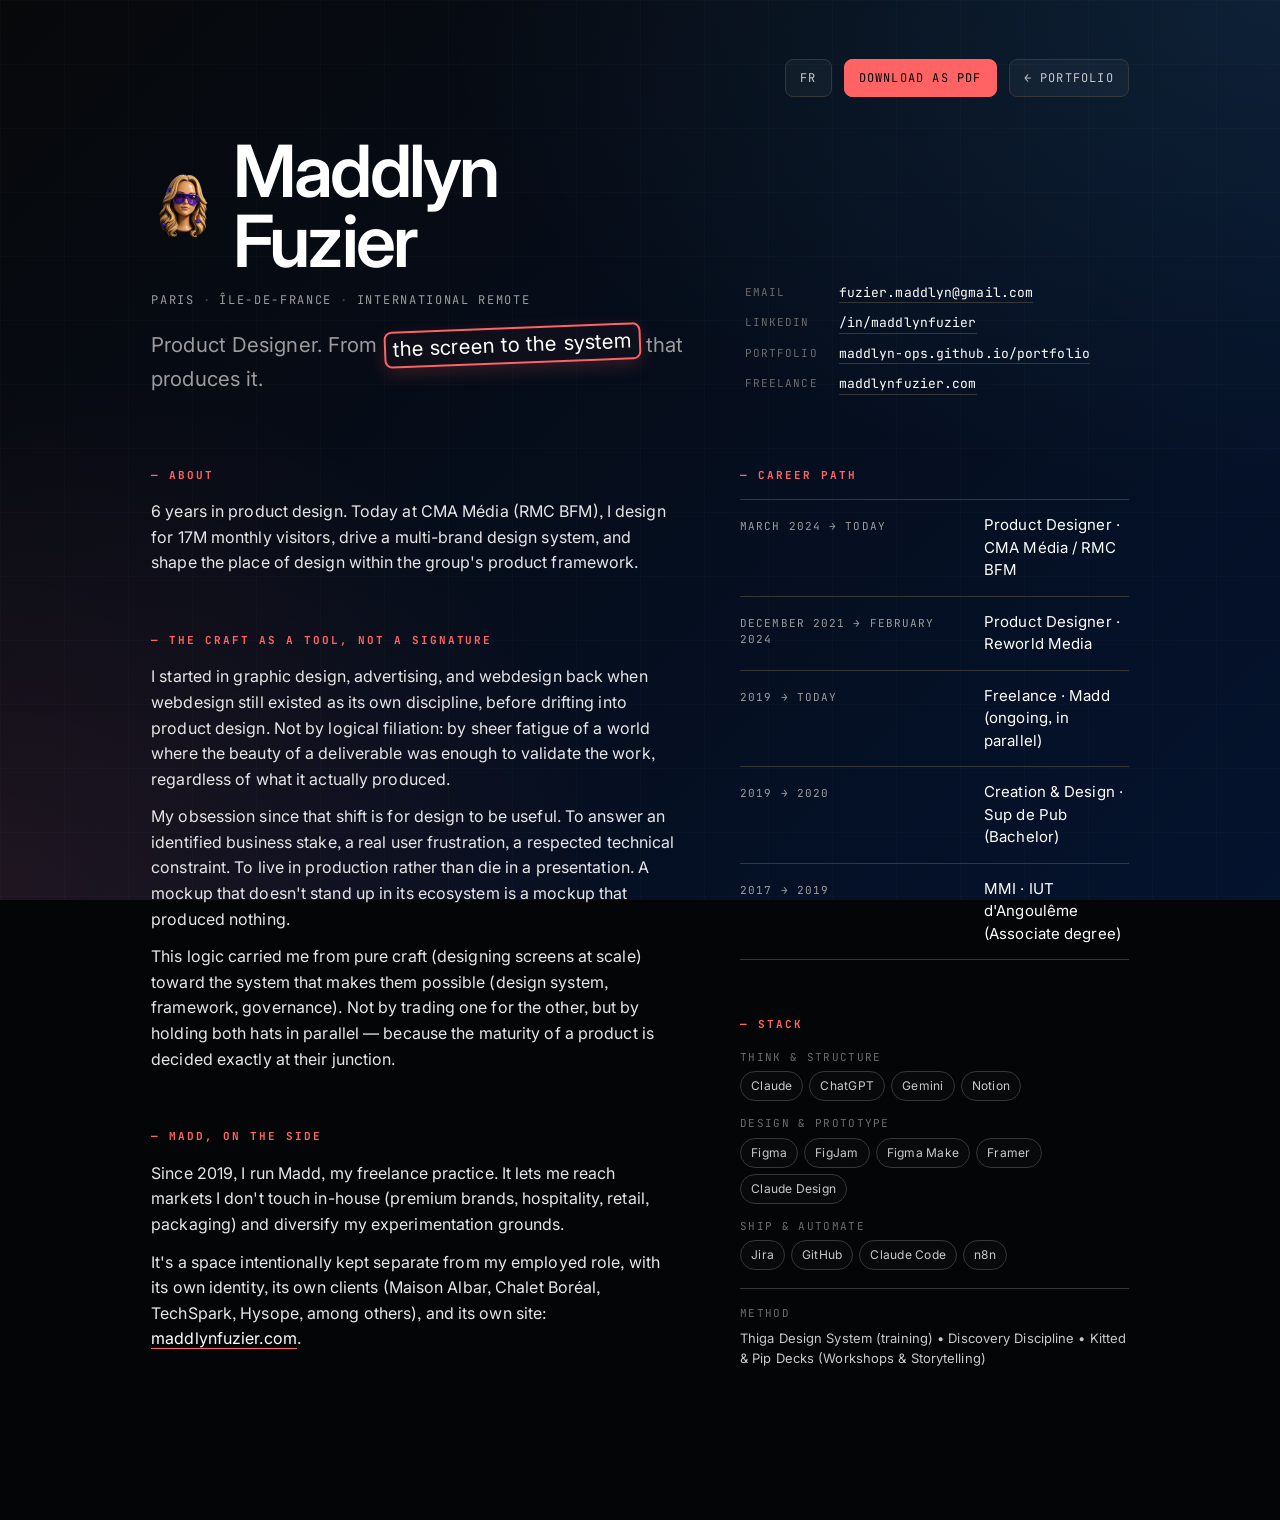
==== cv-en.html @ 8b8391c7 "Add English CV (cv-en.html) with FR/EN switch" ====
<!DOCTYPE html>
<html lang="en">
<head>
<meta charset="UTF-8" />
<meta name="viewport" content="width=device-width, initial-scale=1" />
<title>Resume — Maddlyn Fuzier · Product Designer</title>
<link rel="icon" type="image/png" href="./assets/fav.png" />
<link rel="preconnect" href="https://fonts.googleapis.com">
<link rel="preconnect" href="https://fonts.gstatic.com" crossorigin>
<link href="https://fonts.googleapis.com/css2?family=Inter:wght@300;400;500;600;700&family=JetBrains+Mono:wght@300;400;500&display=swap" rel="stylesheet">
<link rel="stylesheet" href="styles.css" />
<style>
  body {
    background:
      radial-gradient(120% 100% at 100% 0%, rgba(86,194,255,0.10), rgba(0,0,0,0) 55%),
      radial-gradient(80% 100% at 0% 100%, rgba(255,99,99,0.10), rgba(0,0,0,0) 60%),
      linear-gradient(135deg, #07080a 0%, #04132e 100%);
    background-attachment: fixed;
    min-height: 100vh;
  }
  /* Re-enable native cursor on the CV (the portfolio styles hide it for the custom cursor) */
  body, body * { cursor: auto; }
  a, button, .cv__btn { cursor: pointer; }
  .cv__grid-bg {
    position: fixed; inset: 0; z-index: 0; pointer-events: none;
    background-image:
      linear-gradient(rgba(255,255,255,0.02) 1px, transparent 1px),
      linear-gradient(90deg, rgba(255,255,255,0.02) 1px, transparent 1px);
    background-size: 64px 64px;
  }

  .cv {
    position: relative; z-index: 1;
    max-width: 1080px;
    margin: 0 auto;
    padding: clamp(24px, 4vw, 64px) clamp(20px, 4vw, 56px) 96px;
  }
  .cv__top {
    display: flex; justify-content: space-between; align-items: center;
    padding: 18px 0 28px;
    margin-bottom: clamp(40px, 6vw, 72px);
    border-bottom: 1px solid var(--graphite-500);
    gap: 16px;
  }
  .cv__top--bare {
    border-bottom: 0;
    padding: 8px 0 0;
    margin-bottom: clamp(24px, 3vw, 40px);
    justify-content: flex-end;
  }
  .cv__name {
    display: inline-flex;
    align-items: center;
    gap: 18px;
  }
  .cv__name-fav {
    width: clamp(40px, 5vw, 64px);
    height: clamp(40px, 5vw, 64px);
    border-radius: 12px;
    flex-shrink: 0;
  }
  .cv__top-actions { display: flex; align-items: center; gap: 12px; }
  .cv__btn {
    display: inline-flex; align-items: center; gap: 8px;
    padding: 9px 14px;
    border-radius: var(--r-button);
    font-family: var(--font-mono);
    font-size: 12px;
    text-transform: uppercase;
    letter-spacing: 0.1em;
    cursor: pointer;
    text-decoration: none;
    transition: background 200ms ease, border-color 200ms ease, color 200ms ease;
    border: 1px solid var(--graphite-500);
    background: rgba(255,255,255,0.04);
    color: var(--slate-100);
  }
  .cv__btn:hover { color: var(--snow); border-color: rgba(255,99,99,0.5); }
  .cv__btn--primary { background: var(--ember-red); border-color: var(--ember-red); color: var(--void-black); }
  .cv__btn--primary:hover { background: #ff7878; border-color: #ff7878; color: var(--void-black); }

  .cv__hero {
    display: grid;
    grid-template-columns: 1.4fr 1fr;
    gap: 56px;
    align-items: end;
    margin-bottom: clamp(40px, 6vw, 72px);
  }
  .cv__name {
    font-size: clamp(44px, 6vw, 72px);
    line-height: 0.98;
    letter-spacing: -0.04em;
    font-weight: 600;
    margin: 0 0 14px;
    color: var(--snow);
  }
  .cv__meta {
    font-family: var(--font-mono);
    font-size: 12px;
    text-transform: uppercase;
    letter-spacing: 0.14em;
    color: var(--slate-200);
    margin: 0 0 18px;
    display: flex; flex-wrap: wrap; gap: 8px;
  }
  .cv__meta .sep { color: var(--graphite-400); }
  .cv__role {
    font-size: clamp(18px, 1.6vw, 22px);
    color: var(--slate-200);
    line-height: 1.5;
    margin: 0;
    max-width: 56ch;
  }
  .cv__role .sticker {
    display: inline-block;
    padding: 0.04em 0.32em 0.08em;
    border: 2px solid var(--ember-red);
    border-radius: 8px;
    color: var(--snow);
    transform: rotate(-2.2deg);
    background: rgba(255, 99, 99, 0.04);
    box-shadow: 0 6px 18px rgba(255, 99, 99, 0.18);
  }
  .cv__contact {
    display: flex; flex-direction: column; gap: 10px;
    font-family: var(--font-mono);
    font-size: 13px;
    color: var(--slate-200);
  }
  .cv__contact a { color: var(--snow); text-decoration: none; border-bottom: 1px solid var(--graphite-500); }
  .cv__contact a:hover { border-bottom-color: var(--ember-red); }
  .cv__contact-row { display: flex; gap: 8px; }
  .cv__contact-row .k { color: var(--slate-300); min-width: 86px; text-transform: uppercase; letter-spacing: 0.1em; font-size: 11px; padding-top: 1px; }

  .cv__grid {
    display: grid;
    grid-template-columns: 1.35fr 1fr;
    gap: clamp(40px, 5vw, 80px);
  }

  .cv__section { margin-bottom: clamp(36px, 5vw, 56px); }
  .cv__h {
    font-family: var(--font-mono);
    font-size: 11px;
    text-transform: uppercase;
    letter-spacing: 0.18em;
    color: var(--ember-red);
    margin: 0 0 16px;
  }
  .cv__h::before { content: "— "; color: var(--ember-red); }
  .cv__lead {
    font-size: 16px;
    color: var(--ash-50);
    line-height: 1.6;
    margin: 0 0 12px;
  }

  .cv__exp {
    border-top: 1px solid var(--graphite-500);
    padding: 14px 0;
    display: grid;
    grid-template-columns: 220px 1fr;
    gap: 24px;
    align-items: baseline;
  }
  .cv__exp:last-child { border-bottom: 1px solid var(--graphite-500); }
  .cv__exp-date {
    font-family: var(--font-mono);
    font-size: 11px;
    letter-spacing: 0.1em;
    text-transform: uppercase;
    color: var(--slate-200);
  }
  .cv__exp-role {
    font-size: 15px;
    color: var(--snow);
    margin: 0;
  }

  .cv__pills { display: flex; flex-wrap: wrap; gap: 6px; }
  .cv__pill {
    display: inline-block;
    padding: 5px 10px;
    border: 1px solid var(--graphite-500);
    border-radius: var(--r-pill);
    background: rgba(255,255,255,0.02);
    font-size: 12px;
    letter-spacing: 0.02em;
    color: var(--slate-100);
  }
  .cv__pill-group { margin-bottom: 14px; }
  .cv__pill-group .label {
    font-family: var(--font-mono);
    font-size: 11px;
    text-transform: uppercase;
    letter-spacing: 0.12em;
    color: var(--slate-300);
    margin-bottom: 6px;
  }

  .cv__method {
    margin-top: 18px;
    padding-top: 16px;
    border-top: 1px solid var(--graphite-500);
    font-size: 13px;
    color: var(--slate-100);
    line-height: 1.55;
  }
  .cv__method .label {
    display: block;
    font-family: var(--font-mono);
    font-size: 11px;
    text-transform: uppercase;
    letter-spacing: 0.12em;
    color: var(--slate-300);
    margin-bottom: 6px;
  }

  @media (max-width: 880px) {
    .cv__hero, .cv__grid { grid-template-columns: 1fr; gap: 32px; }
    .cv__exp { grid-template-columns: 1fr; gap: 4px; }
  }

  /* Keep the dark/atmospheric look when exporting to PDF — single landscape page */
  @media print {
    @page { size: A4 landscape; margin: 0; }
    html, body {
      background:
        radial-gradient(120% 100% at 100% 0%, rgba(86,194,255,0.10), rgba(0,0,0,0) 55%),
        radial-gradient(80% 100% at 0% 100%, rgba(255,99,99,0.10), rgba(0,0,0,0) 60%),
        linear-gradient(135deg, #07080a 0%, #04132e 100%) !important;
      color: var(--snow) !important;
      -webkit-print-color-adjust: exact !important;
      print-color-adjust: exact !important;
      width: 297mm; height: 210mm;
      margin: 0;
      overflow: hidden;
    }
    *, *::before, *::after {
      -webkit-print-color-adjust: exact !important;
      print-color-adjust: exact !important;
    }
    .cv__top-actions { display: none !important; }
    .cv__grid-bg { background-size: 32px 32px; }

    .cv {
      padding: 12mm 14mm;
      max-width: none;
      height: 210mm;
      box-sizing: border-box;
    }
    .cv__top { padding: 0; margin-bottom: 8px; }
    .cv__hero { margin-bottom: 18px; gap: 24px; align-items: start; }
    .cv__name { font-size: 38px; margin-bottom: 6px; line-height: 0.96; gap: 12px; }
    .cv__name-fav { width: 36px; height: 36px; border-radius: 8px; }
    .cv__meta { font-size: 10px; margin-bottom: 10px; }
    .cv__role { font-size: 14px; line-height: 1.4; }
    .cv__contact { font-size: 11px; gap: 6px; }
    .cv__contact-row .k { font-size: 9px; min-width: 64px; }
    .cv__grid { gap: 28px; }
    .cv__section { margin-bottom: 14px; break-inside: avoid; page-break-inside: avoid; }
    .cv__h { font-size: 9px; letter-spacing: 0.16em; margin-bottom: 8px; }
    .cv__lead { font-size: 12px; line-height: 1.45; margin-bottom: 6px; }
    .cv__exp { padding: 6px 0; grid-template-columns: 170px 1fr; gap: 14px; break-inside: avoid; }
    .cv__exp-date { font-size: 9.5px; }
    .cv__exp-role { font-size: 12px; }
    .cv__pill { font-size: 10px; padding: 3px 8px; }
    .cv__pill-group { margin-bottom: 8px; }
    .cv__pill-group .label { font-size: 9px; margin-bottom: 4px; }
    .cv__method { font-size: 11px; padding-top: 8px; margin-top: 10px; line-height: 1.45; }
    .cv__method .label { font-size: 9px; margin-bottom: 4px; }
  }
</style>
</head>
<body>
  <div class="cv__grid-bg" aria-hidden="true"></div>

  <main class="cv">
    <header class="cv__top cv__top--bare">
      <div class="cv__top-actions">
        <a class="cv__btn" href="./cv.html" lang="fr" hreflang="fr">FR</a>
        <button class="cv__btn cv__btn--primary" type="button" onclick="window.print()" aria-label="Download as PDF">
          Download as PDF
        </button>
        <a class="cv__btn" href="./index.html">← Portfolio</a>
      </div>
    </header>

    <section class="cv__hero">
      <div>
        <h1 class="cv__name">
          <img class="cv__name-fav" src="./assets/fav-200.png" alt="" />
          <span>Maddlyn Fuzier</span>
        </h1>
        <p class="cv__meta">
          <span>Paris</span><span class="sep">·</span>
          <span>Île-de-France</span><span class="sep">·</span>
          <span>International remote</span>
        </p>
        <p class="cv__role">
          Product Designer. From <span class="sticker">the screen to the system</span> that produces it.
        </p>
      </div>
      <div class="cv__contact">
        <div class="cv__contact-row"><span class="k">Email</span><a href="mailto:fuzier.maddlyn@gmail.com">fuzier.maddlyn@gmail.com</a></div>
        <div class="cv__contact-row"><span class="k">LinkedIn</span><a href="https://www.linkedin.com/in/maddlynfuzier" target="_blank" rel="noopener">/in/maddlynfuzier</a></div>
        <div class="cv__contact-row"><span class="k">Portfolio</span><a href="./index.html">maddlyn-ops.github.io/portfolio</a></div>
        <div class="cv__contact-row"><span class="k">Freelance</span><a href="https://maddlynfuzier.com" target="_blank" rel="noopener">maddlynfuzier.com</a></div>
      </div>
    </section>

    <div class="cv__grid">
      <div>
        <section class="cv__section">
          <h2 class="cv__h">About</h2>
          <p class="cv__lead">
            6 years in product design. Today at CMA Média (RMC BFM), I design for 17M monthly visitors, drive a multi-brand design system, and shape the place of design within the group's product framework.
          </p>
        </section>

        <section class="cv__section">
          <h2 class="cv__h">The craft as a tool, not a signature</h2>
          <p class="cv__lead">
            I started in graphic design, advertising, and webdesign back when webdesign still existed as its own discipline, before drifting into product design. Not by logical filiation: by sheer fatigue of a world where the beauty of a deliverable was enough to validate the work, regardless of what it actually produced.
          </p>
          <p class="cv__lead">
            My obsession since that shift is for design to be useful. To answer an identified business stake, a real user frustration, a respected technical constraint. To live in production rather than die in a presentation. A mockup that doesn't stand up in its ecosystem is a mockup that produced nothing.
          </p>
          <p class="cv__lead">
            This logic carried me from pure craft (designing screens at scale) toward the system that makes them possible (design system, framework, governance). Not by trading one for the other, but by holding both hats in parallel — because the maturity of a product is decided exactly at their junction.
          </p>
        </section>

        <section class="cv__section">
          <h2 class="cv__h">Madd, on the side</h2>
          <p class="cv__lead">
            Since 2019, I run Madd, my freelance practice. It lets me reach markets I don't touch in-house (premium brands, hospitality, retail, packaging) and diversify my experimentation grounds.
          </p>
          <p class="cv__lead">
            It's a space intentionally kept separate from my employed role, with its own identity, its own clients (Maison Albar, Chalet Boréal, TechSpark, Hysope, among others), and its own site: <a href="https://maddlynfuzier.com" target="_blank" rel="noopener" style="color:var(--snow);border-bottom:1px solid var(--ember-red);text-decoration:none">maddlynfuzier.com</a>.
          </p>
        </section>
      </div>

      <div>
        <section class="cv__section">
          <h2 class="cv__h">Career path</h2>

          <div class="cv__exp">
            <div class="cv__exp-date">March 2024 → today</div>
            <p class="cv__exp-role">Product Designer · CMA Média / RMC BFM</p>
          </div>
          <div class="cv__exp">
            <div class="cv__exp-date">December 2021 → February 2024</div>
            <p class="cv__exp-role">Product Designer · Reworld Media</p>
          </div>
          <div class="cv__exp">
            <div class="cv__exp-date">2019 → today</div>
            <p class="cv__exp-role">Freelance · Madd (ongoing, in parallel)</p>
          </div>
          <div class="cv__exp">
            <div class="cv__exp-date">2019 → 2020</div>
            <p class="cv__exp-role">Creation & Design · Sup de Pub (Bachelor)</p>
          </div>
          <div class="cv__exp">
            <div class="cv__exp-date">2017 → 2019</div>
            <p class="cv__exp-role">MMI · IUT d'Angoulême (Associate degree)</p>
          </div>
        </section>

        <section class="cv__section">
          <h2 class="cv__h">Stack</h2>
          <div class="cv__pill-group">
            <div class="label">Think & structure</div>
            <div class="cv__pills">
              <span class="cv__pill">Claude</span>
              <span class="cv__pill">ChatGPT</span>
              <span class="cv__pill">Gemini</span>
              <span class="cv__pill">Notion</span>
            </div>
          </div>
          <div class="cv__pill-group">
            <div class="label">Design & prototype</div>
            <div class="cv__pills">
              <span class="cv__pill">Figma</span>
              <span class="cv__pill">FigJam</span>
              <span class="cv__pill">Figma Make</span>
              <span class="cv__pill">Framer</span>
              <span class="cv__pill">Claude Design</span>
            </div>
          </div>
          <div class="cv__pill-group">
            <div class="label">Ship & automate</div>
            <div class="cv__pills">
              <span class="cv__pill">Jira</span>
              <span class="cv__pill">GitHub</span>
              <span class="cv__pill">Claude Code</span>
              <span class="cv__pill">n8n</span>
            </div>
          </div>

          <div class="cv__method">
            <span class="label">Method</span>
            Thiga Design System (training) • Discovery Discipline • Kitted &amp; Pip Decks (Workshops &amp; Storytelling)
          </div>
        </section>
      </div>
    </div>
  </main>
</body>
</html>
---- styles.css ----
/* =========================================================
   Maddlyn Fuzier · Portfolio — Raycast theme
   Obsidian void, radial atmospherics, monochrome elevation
========================================================= */

:root {
  /* Surfaces */
  --void-black: #040506;
  --deep-charcoal: #07080a;
  --graphite-700: #111214;
  --graphite-600: #1b1c1e;
  --graphite-500: #363739;
  --graphite-400: #454647;

  /* Type colors */
  --slate-300: #6a6b6c;
  --slate-200: #9c9c9d;
  --slate-100: #c8c9ca;
  --ash-50: #e6e6e6;
  --snow: #ffffff;

  /* Signals */
  --ember-red: #ff6363;
  --ember-dark: #452324;
  --mint-signal: #59d499;
  --sky-signal: #56c2ff;

  /* Gradients */
  --grad-sky: linear-gradient(135deg, rgb(86,194,255) 0%, rgb(19,138,242) 100%);
  --grad-nebula: radial-gradient(84.6% 73.49% at 50% 26.51%, rgba(4,63,150,0.55), rgba(6,18,37,0));
  --grad-violet: radial-gradient(86.88% 75.47% at 50% 24.53%, rgba(82,48,145,0.55), rgba(26,11,51,0));
  --grad-steel:  radial-gradient(84% 72% at 50% 28%, rgba(60,70,90,0.45), rgba(6,8,12,0));

  /* Type tokens */
  --font-inter: 'Inter', ui-sans-serif, system-ui, -apple-system, BlinkMacSystemFont, "Segoe UI", Roboto, sans-serif;
  --font-mono: 'JetBrains Mono', ui-monospace, SFMono-Regular, Menlo, Monaco, Consolas, monospace;

  --text-caption: 11px;
  --text-body: 15px;
  --text-subheading: 18px;
  --text-h-sm: 24px;
  --text-h: 32px;
  --text-h-lg: 56px;
  --text-display: 64px;

  /* Layout */
  --page-max: 1200px;
  --section-gap: 120px;
  --card-pad: 24px;
  --el-gap: 15px;

  /* Radii */
  --r-card: 11px;
  --r-card-lg: 20px;
  --r-badge: 6px;
  --r-input: 8px;
  --r-modal: 16px;
  --r-button: 8px;
  --r-pill: 86px;

  /* Shadows */
  --shadow-key: rgba(0,0,0,0.4) 0px 1.5px 0.5px 2.5px, rgb(0,0,0) 0px 0px 0.5px 1px, rgba(0,0,0,0.25) 0px 2px 1px 1px inset, rgba(255,255,255,0.2) 0px 1px 1px 1px inset;
  --shadow-ring: rgb(27,28,30) 0px 0px 0px 1px, rgb(7,8,10) 0px 0px 0px 1px inset;
  --shadow-bloom: rgba(215,201,175,0.05) 0px 0px 20px 5px, rgba(215,201,175,0.05) 0px 0px 16px -7px;
  --shadow-highlight: rgba(255,255,255,0.05) 0px 1px 0px 0px inset, rgba(255,255,255,0.25) 0px 0px 0px 1px, rgba(0,0,0,0.2) 0px -1px 0px 0px inset;
  --shadow-button: rgba(0,0,0,0.03) 0px 7px 3px 0px, rgba(0,0,0,0.25) 0px 4px 4px 0px;
  --shadow-glass: rgba(0,0,0,0.28) 0px 1.189px 2.377px 0px;
  --shadow-modal: rgba(0,0,0,0.4) 0px 4px 40px 8px, rgba(0,0,0,0.8) 0px 0px 0px 0.5px, rgba(255,255,255,0.3) 0px 0.5px 0px 0px inset;
  --shadow-inset-top: rgba(255,255,255,0.1) 0px 1px 0px 0px inset;

  /* Easing */
  --ease-out-quint: cubic-bezier(0.23, 1, 0.32, 1);
}

/* =========================================================
   Base
========================================================= */
*, *::before, *::after { box-sizing: border-box; }

html, body {
  margin: 0;
  background: var(--void-black);
  background-image: linear-gradient(180deg, var(--void-black) 0%, #04132e 100%);
  background-attachment: fixed;
  color: var(--snow);
  font-family: var(--font-inter);
  font-size: var(--text-body);
  line-height: 1.5;
  letter-spacing: 0.1px;
  -webkit-font-smoothing: antialiased;
  -moz-osx-font-smoothing: grayscale;
  font-feature-settings: "calt", "kern", "liga", "ss03";
}

body { min-height: 100vh; overflow-x: hidden; }

::selection { background: var(--ember-red); color: var(--void-black); }

a { color: inherit; text-decoration: none; }

button { font: inherit; color: inherit; background: none; border: 0; cursor: pointer; padding: 0; }

img { max-width: 100%; display: block; }

em { font-style: normal; color: inherit; font-weight: inherit; }

/* Hide custom cursor on touch */
@media (hover: none) {
  .cursor-dot, .cursor-ring { display: none !important; }
  body { cursor: auto; }
}

@media (hover: hover) {
  body, button, a { cursor: none; }
}

/* =========================================================
   Cursor (kept, retuned)
========================================================= */
.cursor-dot, .cursor-ring {
  position: fixed; top: 0; left: 0;
  pointer-events: none;
  z-index: 9999;
  will-change: transform;
}
.cursor-dot {
  width: 4px; height: 4px;
  background: var(--snow);
  border-radius: 50%;
}
.cursor-ring {
  width: 28px; height: 28px;
  border: 1px solid rgba(255,255,255,0.35);
  border-radius: 50%;
  transition: width 200ms var(--ease-out-quint), height 200ms var(--ease-out-quint), background 200ms ease, border-color 200ms ease;
}
.cursor-ring.is-hover {
  width: 44px; height: 44px;
  background: rgba(255,255,255,0.06);
  border-color: rgba(255,255,255,0.6);
}

/* =========================================================
   Reveal
========================================================= */
.reveal, .reveal-stagger > * {
  opacity: 0;
  transform: translateY(16px);
  transition: opacity 600ms var(--ease-out-quint), transform 600ms var(--ease-out-quint);
}
.reveal.is-visible, .reveal-stagger.is-visible > * {
  opacity: 1; transform: none;
}
.reveal-stagger.is-visible > *:nth-child(1) { transition-delay: 0ms; }
.reveal-stagger.is-visible > *:nth-child(2) { transition-delay: 80ms; }
.reveal-stagger.is-visible > *:nth-child(3) { transition-delay: 160ms; }
.reveal-stagger.is-visible > *:nth-child(4) { transition-delay: 240ms; }
.reveal-stagger.is-visible > *:nth-child(5) { transition-delay: 320ms; }
.reveal-stagger.is-visible > *:nth-child(6) { transition-delay: 400ms; }

/* =========================================================
   Nav — pill bar (Raycast pattern)
========================================================= */
.nav {
  position: fixed; top: 16px; left: 50%;
  transform: translateX(-50%);
  z-index: 100;
  display: flex; align-items: center; gap: 24px;
  padding: 8px 8px 8px 20px;
  height: 52px;
  width: min(740px, calc(100% - 32px));
  background: rgba(7,8,10,0.72);
  backdrop-filter: blur(24px) saturate(140%);
  -webkit-backdrop-filter: blur(24px) saturate(140%);
  border: 1px solid rgba(255,255,255,0.06);
  border-radius: var(--r-card);
  box-shadow: var(--shadow-inset-top), 0 8px 32px rgba(0,0,0,0.5);
  transition: background 200ms ease, border-color 200ms ease;
}
.nav__brand {
  display: flex; align-items: center; gap: 10px;
  font-size: 14px; font-weight: 600; color: var(--snow);
  letter-spacing: -0.01em;
}
.nav__brand .dot {
  width: 8px; height: 8px; border-radius: 50%;
  background: var(--ember-red);
  box-shadow: 0 0 12px rgba(255,99,99,0.6);
}
.nav__links {
  display: flex; gap: 24px;
  margin-left: auto;
}
.nav__link {
  position: relative;
  font-size: 14px; font-weight: 400;
  color: var(--slate-200);
  letter-spacing: 0.04px;
  transition: color 200ms ease;
}
.nav__link:hover, .nav__link.is-active { color: var(--snow); }
.nav__link.is-active::after {
  content: ""; position: absolute; left: 0; right: 0; bottom: -6px;
  height: 1px; background: var(--ember-red);
}
.nav__cta {
  display: inline-flex; align-items: center; gap: 6px;
  background: var(--ash-50); color: #2f3031;
  padding: 8px 12px;
  font-size: 13px; font-weight: 500;
  border-radius: var(--r-button);
  box-shadow: var(--shadow-button);
  transition: transform 200ms var(--ease-out-quint), background 200ms ease;
}
.nav__cta:hover { background: var(--snow); transform: translateY(-1px); }

.cmd-list li.is-cursor { background: rgba(255,255,255,0.06); }
.cmd-list li.is-cursor .cmd-label { color: var(--snow); }

/* =========================================================
   Nav · Command bar (⌘K)
========================================================= */
.nav-cmd {
  position: fixed; top: 16px; left: 50%;
  transform: translateX(-50%);
  z-index: 100;
  display: flex; align-items: center; gap: 12px;
  padding: 8px 8px 8px 16px;
  height: 52px;
  width: min(720px, calc(100% - 32px));
  background: rgba(7,8,10,0.72);
  backdrop-filter: blur(24px) saturate(140%);
  -webkit-backdrop-filter: blur(24px) saturate(140%);
  border: 1px solid rgba(255,255,255,0.06);
  border-radius: var(--r-card);
  box-shadow: var(--shadow-inset-top), 0 8px 32px rgba(0,0,0,0.5);
}
.nav-cmd__brand {
  display: flex; align-items: center; gap: 10px;
  font-size: 14px; font-weight: 600; color: var(--snow);
  letter-spacing: -0.01em;
}
.nav-cmd__mark {
  width: 22px; height: 22px;
  display: block;
  border-radius: 5px;
  object-fit: contain;
}
.nav-cmd__trigger {
  flex: 1;
  display: flex; align-items: center; gap: 10px;
  padding: 0 10px; height: 36px;
  background: rgba(255,255,255,0.04);
  border: 1px solid rgba(255,255,255,0.06);
  border-radius: 8px;
  color: var(--slate-200);
  font-size: 13px;
  transition: background 200ms ease, border-color 200ms ease, color 200ms ease;
}
.nav-cmd__trigger:hover {
  background: rgba(255,255,255,0.06);
  border-color: rgba(255,255,255,0.12);
  color: var(--snow);
}
.nav-cmd__hint { flex: 1; text-align: left; }
.nav-cmd__kbd {
  font-family: var(--font-inter);
  font-size: 11px; font-weight: 500;
  color: var(--slate-200);
  padding: 2px 6px;
  background: rgba(255,255,255,0.06);
  border: 1px solid rgba(255,255,255,0.06);
  border-radius: 4px;
  letter-spacing: 0.04em;
}
.nav-cmd__cta {
  display: inline-flex; align-items: center; gap: 6px;
  background: var(--ash-50); color: #2f3031;
  padding: 8px 12px;
  font-size: 13px; font-weight: 500;
  border-radius: var(--r-button);
  box-shadow: var(--shadow-button);
  transition: background 200ms ease, transform 200ms var(--ease-out-quint);
}
.nav-cmd__cta:hover { background: var(--snow); transform: translateY(-1px); }

.nav-cmd__burger {
  display: none;
  width: 36px; height: 36px;
  background: transparent;
  border: 1px solid rgba(255,255,255,0.08);
  border-radius: 8px;
  flex-direction: column;
  align-items: center; justify-content: center;
  gap: 4px;
  flex-shrink: 0;
  transition: background 200ms ease, border-color 200ms ease;
}
.nav-cmd__burger:hover { background: rgba(255,255,255,0.04); border-color: rgba(255,255,255,0.14); }
.nav-cmd__burger span {
  display: block;
  width: 16px; height: 1.5px;
  background: var(--snow);
  border-radius: 1px;
}

/* Command palette overlay */
.cmd-overlay {
  position: fixed; inset: 0; z-index: 1500;
  background: rgba(4,5,6,0.6);
  backdrop-filter: blur(12px);
  -webkit-backdrop-filter: blur(12px);
  display: grid;
  place-items: start center;
  padding-top: 12vh;
  animation: cmd-fade 200ms ease;
}
@keyframes cmd-fade { from { opacity: 0; } to { opacity: 1; } }
.cmd-panel {
  width: min(560px, calc(100% - 32px));
  background: var(--deep-charcoal);
  border: 1px solid rgba(255,255,255,0.06);
  border-radius: var(--r-modal);
  box-shadow: var(--shadow-modal);
  overflow: hidden;
  animation: cmd-rise 240ms var(--ease-out-quint);
}
@keyframes cmd-rise { from { opacity: 0; transform: translateY(-12px) scale(0.98); } to { opacity: 1; transform: none; } }
.cmd-search {
  display: flex; align-items: center; gap: 12px;
  padding: 16px 18px;
  border-bottom: 1px solid var(--graphite-500);
  color: var(--slate-200);
}
.cmd-search input {
  flex: 1; background: none; border: 0; outline: none;
  font: inherit; color: var(--snow);
  font-size: 15px;
  letter-spacing: -0.005em;
}
.cmd-search input::placeholder { color: var(--slate-300); }
.cmd-kbd {
  font-size: 11px; color: var(--slate-300);
  padding: 2px 6px;
  background: rgba(255,255,255,0.04);
  border: 1px solid rgba(255,255,255,0.06);
  border-radius: 4px;
  letter-spacing: 0.04em;
}
.cmd-section {
  padding: 12px 18px 8px;
  font-size: 11px;
  text-transform: uppercase;
  letter-spacing: 0.1em;
  color: var(--slate-300);
}
.cmd-list {
  list-style: none; margin: 0; padding: 0 8px 8px;
  max-height: 50vh; overflow-y: auto;
}
.cmd-list li {
  display: flex; align-items: center; gap: 14px;
  padding: 10px 12px;
  border-radius: 8px;
  color: var(--slate-200);
  cursor: none;
  transition: background 150ms ease, color 150ms ease;
}
.cmd-list li:hover, .cmd-list li.is-active {
  background: rgba(255,99,99,0.08);
  color: var(--snow);
}
.cmd-num {
  font-size: 11px; letter-spacing: 0.04em;
  color: var(--ember-red);
  min-width: 24px;
  font-feature-settings: "tnum";
}
.cmd-label { flex: 1; font-size: 14px; }
.cmd-text {
  flex: 1;
  display: flex; flex-direction: column; gap: 4px;
  min-width: 0;
}
.cmd-text .cmd-label { display: block; line-height: 1.3; }
.cmd-snippet {
  display: block;
  font-size: 12px;
  color: var(--slate-300);
  line-height: 1.45;
  letter-spacing: 0;
}
.cmd-snippet__src {
  display: inline-block;
  font-size: 10px;
  letter-spacing: 0.06em;
  text-transform: uppercase;
  color: var(--ember-red);
  margin-right: 8px;
  padding: 2px 6px;
  background: rgba(229,62,62,0.08);
  border-radius: 3px;
  vertical-align: 1px;
}
.cmd-mark {
  background: rgba(255,212,128,0.18);
  color: var(--snow);
  padding: 0 2px;
  border-radius: 2px;
}
.cmd-meta {
  font-size: 11px; color: var(--slate-300);
  letter-spacing: 0.04em;
}
.cmd-empty {
  padding: 24px; text-align: center;
  color: var(--slate-300);
  font-size: 13px;
}
.cmd-foot {
  display: flex; gap: 18px;
  padding: 10px 18px;
  border-top: 1px solid var(--graphite-500);
  background: rgba(0,0,0,0.2);
  font-size: 11px;
  color: var(--slate-300);
  letter-spacing: 0.02em;
}
.cmd-foot kbd {
  font-family: var(--font-inter);
  font-size: 10px;
  padding: 1px 5px;
  background: rgba(255,255,255,0.06);
  border-radius: 3px;
  margin-right: 4px;
}

/* =========================================================
   Nav · Ticker (Bloomberg-style)
========================================================= */
.nav-ticker {
  position: fixed; top: 0; left: 0; right: 0;
  z-index: 100;
  display: grid;
  grid-template-columns: auto 1fr auto;
  align-items: center;
  gap: 24px;
  height: 44px;
  padding: 0 20px;
  background: rgba(4,5,6,0.92);
  backdrop-filter: blur(24px) saturate(140%);
  -webkit-backdrop-filter: blur(24px) saturate(140%);
  border-bottom: 1px solid rgba(255,255,255,0.06);
  font-size: 12px;
  letter-spacing: 0.04em;
}
.nav-ticker__brand {
  display: flex; align-items: center; gap: 8px;
  color: var(--snow); font-weight: 600;
  font-feature-settings: "tnum";
}
.nav-ticker__pip {
  width: 6px; height: 6px; border-radius: 50%;
  background: var(--mint-signal);
  box-shadow: 0 0 8px rgba(89,212,153,0.5);
  animation: ticker-pulse 2s ease-in-out infinite;
}
@keyframes ticker-pulse { 0%, 100% { opacity: 1; } 50% { opacity: 0.4; } }
.nav-ticker__sep { color: var(--graphite-400); }
.nav-ticker__loc { color: var(--slate-300); font-weight: 400; }
.nav-ticker__track {
  display: flex; align-items: center; gap: 28px;
  overflow: hidden;
  font-feature-settings: "tnum";
}
.nav-ticker__item {
  display: inline-flex; align-items: center; gap: 8px;
  padding: 4px 0;
  border-bottom: 1px solid transparent;
  color: var(--slate-200);
  transition: color 200ms ease, border-color 200ms ease;
  white-space: nowrap;
}
.nav-ticker__item:hover { color: var(--snow); }
.nav-ticker__item.is-active {
  color: var(--snow);
  border-bottom-color: var(--ember-red);
}
.nav-ticker__num {
  color: var(--ember-red);
  font-weight: 500;
}
.nav-ticker__lbl { font-weight: 500; letter-spacing: 0.02em; }
.nav-ticker__delta {
  font-size: 10px;
  color: var(--mint-signal);
  letter-spacing: 0.06em;
  opacity: 0.85;
}
.nav-ticker__item:not(.is-active) .nav-ticker__delta { color: var(--graphite-400); }

.nav-ticker__right {
  display: flex; align-items: center; gap: 16px;
}
.nav-ticker__pct {
  color: var(--slate-200);
  font-weight: 500;
  font-feature-settings: "tnum";
}
.nav-ticker__cta {
  color: var(--snow);
  background: var(--ember-red);
  padding: 6px 12px;
  border-radius: 4px;
  font-weight: 500;
  letter-spacing: 0.02em;
  font-size: 12px;
  transition: filter 200ms ease;
}
.nav-ticker__cta:hover { filter: brightness(1.1); }

/* =========================================================
   Nav · Dock (bottom-center, sliding pill)
========================================================= */
.nav-dock {
  position: fixed; bottom: 20px; left: 50%;
  transform: translateX(-50%);
  z-index: 100;
  display: flex; align-items: center; gap: 8px;
  padding: 6px;
  height: 52px;
  background: rgba(7,8,10,0.78);
  backdrop-filter: blur(28px) saturate(160%);
  -webkit-backdrop-filter: blur(28px) saturate(160%);
  border: 1px solid rgba(255,255,255,0.08);
  border-radius: 14px;
  box-shadow: var(--shadow-inset-top), 0 12px 40px rgba(0,0,0,0.6);
  font-size: 13px;
}
.nav-dock__brand {
  display: grid; place-items: center;
  width: 40px; height: 40px;
  background: rgba(255,255,255,0.04);
  border-radius: 10px;
  font-size: 12px; font-weight: 600;
  letter-spacing: 0.06em;
  color: var(--snow);
  font-feature-settings: "tnum";
}
.nav-dock__group {
  position: relative;
  display: flex; align-items: stretch;
}
.nav-dock__pill {
  position: absolute;
  top: 0; left: 0;
  width: 110px; height: 100%;
  background: rgba(255,99,99,0.14);
  border: 1px solid rgba(255,99,99,0.3);
  border-radius: 10px;
  transition: transform 380ms var(--ease-out-quint), opacity 200ms ease;
  z-index: 0;
}
.nav-dock__item {
  position: relative; z-index: 1;
  display: flex; align-items: center; gap: 8px;
  width: 110px;
  padding: 0 12px;
  color: var(--slate-200);
  transition: color 200ms ease;
  font-size: 13px;
}
.nav-dock__item:hover { color: var(--snow); }
.nav-dock__item.is-active { color: var(--snow); }
.nav-dock__num {
  font-size: 10px;
  color: var(--ember-red);
  font-feature-settings: "tnum";
  letter-spacing: 0.04em;
}
.nav-dock__lbl { font-weight: 500; letter-spacing: -0.005em; }
.nav-dock__cta {
  display: inline-flex; align-items: center; gap: 6px;
  height: 40px; padding: 0 14px;
  background: var(--ash-50); color: #2f3031;
  font-size: 13px; font-weight: 500;
  border-radius: 10px;
  transition: background 200ms ease, transform 200ms var(--ease-out-quint);
}
.nav-dock__cta:hover { background: var(--snow); transform: translateY(-1px); }

/* =========================================================
   Nav · Side rail (left)
========================================================= */
.rail-brand {
  position: fixed; top: 24px; left: 24px;
  z-index: 100;
  font-size: 13px; font-weight: 600;
  letter-spacing: 0.06em;
  color: var(--snow);
  padding: 6px 10px;
  background: rgba(7,8,10,0.72);
  border: 1px solid rgba(255,255,255,0.06);
  border-radius: 6px;
  font-feature-settings: "tnum";
}
.nav-rail {
  position: fixed;
  top: 50%;
  left: 28px;
  transform: translateY(-50%);
  z-index: 100;
  display: flex; flex-direction: column; gap: 16px;
  padding: 20px 0 20px 20px;
}
.nav-rail__track {
  position: absolute;
  top: 28px; bottom: 70px;
  left: 6px;
  width: 1px;
  background: rgba(255,255,255,0.08);
}
.nav-rail__progress {
  position: absolute;
  top: 0; left: 0; width: 1px;
  background: var(--ember-red);
  box-shadow: 0 0 8px rgba(255,99,99,0.6);
  transition: height 150ms linear;
}
.nav-rail ul {
  list-style: none; margin: 0; padding: 0;
  display: flex; flex-direction: column; gap: 18px;
}
.nav-rail li a {
  position: relative;
  display: flex; align-items: center; gap: 14px;
  padding-left: 16px;
  color: var(--slate-300);
  font-size: 13px;
  transition: color 200ms ease, padding-left 200ms ease;
}
.nav-rail li a::before {
  content: "";
  position: absolute;
  left: -2px; top: 50%; transform: translateY(-50%);
  width: 7px; height: 7px;
  border-radius: 50%;
  background: var(--graphite-500);
  border: 2px solid var(--void-black);
  transition: background 200ms ease, transform 200ms var(--ease-out-quint);
}
.nav-rail li a:hover { color: var(--snow); }
.nav-rail li a.is-active {
  color: var(--snow);
  padding-left: 22px;
}
.nav-rail li a.is-active::before {
  background: var(--ember-red);
  transform: translateY(-50%) scale(1.3);
  box-shadow: 0 0 10px rgba(255,99,99,0.6);
}
.nav-rail__num {
  font-size: 10px;
  color: var(--ember-red);
  letter-spacing: 0.04em;
  font-feature-settings: "tnum";
  min-width: 22px;
}
.nav-rail__lbl { font-weight: 500; letter-spacing: -0.005em; }
.nav-rail__dot { display: none; }
.nav-rail__cta {
  margin-top: 12px;
  display: inline-flex; align-items: center; gap: 6px;
  padding: 8px 14px;
  background: var(--ash-50); color: #2f3031;
  border-radius: var(--r-button);
  font-size: 12px; font-weight: 500;
  align-self: flex-start;
  transition: background 200ms ease;
}
.nav-rail__cta:hover { background: var(--snow); }

/* =========================================================
   Nav · Spotlight (radial menu)
========================================================= */
.spot-brand {
  position: fixed; top: 24px; left: 24px;
  z-index: 100;
  font-size: 14px; font-weight: 600;
  letter-spacing: -0.01em;
  color: var(--snow);
  padding: 8px 14px;
  background: rgba(7,8,10,0.72);
  backdrop-filter: blur(20px);
  -webkit-backdrop-filter: blur(20px);
  border: 1px solid rgba(255,255,255,0.06);
  border-radius: 8px;
}
.nav-spot {
  position: fixed; bottom: 28px; right: 28px;
  z-index: 100;
}
.nav-spot__menu {
  position: absolute;
  bottom: 50px; right: 50px;
  width: 0; height: 0;
  pointer-events: none;
}
.nav-spot.is-open .nav-spot__menu { pointer-events: auto; }
.nav-spot__menu::before {
  content: "";
  position: fixed; inset: 0;
  background: rgba(4,5,6,0.5);
  backdrop-filter: blur(8px);
  -webkit-backdrop-filter: blur(8px);
  z-index: -1;
  animation: cmd-fade 200ms ease;
}
.nav-spot__item {
  position: absolute;
  display: flex; flex-direction: column; align-items: flex-end;
  gap: 2px;
  padding: 8px 12px;
  background: rgba(7,8,10,0.85);
  border: 1px solid rgba(255,255,255,0.08);
  border-radius: 8px;
  white-space: nowrap;
  color: var(--slate-200);
  opacity: 0;
  transform: scale(0.6);
  transition: opacity 280ms var(--ease-out-quint), transform 360ms var(--ease-out-quint), color 200ms ease, border-color 200ms ease;
  box-shadow: 0 8px 24px rgba(0,0,0,0.5);
}
.nav-spot.is-open .nav-spot__item {
  opacity: 1;
  /* transform set inline */
}
.nav-spot__item:hover {
  color: var(--snow);
  border-color: rgba(255,99,99,0.4);
}
.nav-spot__item.is-active {
  border-color: var(--ember-red);
  color: var(--snow);
}
.nav-spot__item.is-cta {
  background: var(--ember-red);
  color: var(--void-black);
  font-weight: 600;
  border-color: var(--ember-red);
}
.nav-spot__num {
  font-size: 10px; color: var(--ember-red);
  letter-spacing: 0.04em;
  font-feature-settings: "tnum";
}
.nav-spot__item.is-cta .nav-spot__num,
.nav-spot__item.is-cta .nav-spot__lbl { color: var(--void-black); }
.nav-spot__lbl { font-size: 13px; font-weight: 500; }

.nav-spot__trigger {
  position: relative;
  width: 100px; height: 100px;
  border-radius: 50%;
  background: rgba(7,8,10,0.85);
  border: 1px solid rgba(255,255,255,0.08);
  backdrop-filter: blur(20px);
  -webkit-backdrop-filter: blur(20px);
  box-shadow: 0 12px 40px rgba(0,0,0,0.6);
  display: grid; place-items: center;
  transition: transform 300ms var(--ease-out-quint), border-color 300ms ease;
}
.nav-spot__trigger:hover { transform: scale(1.04); border-color: rgba(255,99,99,0.4); }
.nav-spot.is-open .nav-spot__trigger { transform: rotate(45deg); }
.nav-spot__ring {
  position: absolute; inset: 0;
  width: 100%; height: 100%;
}
.nav-spot__center {
  position: relative;
  display: flex; flex-direction: column; align-items: center; gap: 2px;
  font-feature-settings: "tnum";
}
.nav-spot.is-open .nav-spot__center { transform: rotate(-45deg); }
.nav-spot__idx {
  font-size: 22px; font-weight: 600;
  color: var(--snow);
  letter-spacing: -0.02em;
}
.nav-spot__sub {
  font-size: 9px;
  color: var(--slate-300);
  letter-spacing: 0.14em;
  text-transform: uppercase;
}

@media (max-width: 880px) {
  .nav-rail, .rail-brand { display: none; }
  .nav-dock { display: none; }
  .nav-ticker { grid-template-columns: auto 1fr; gap: 12px; }
  .nav-ticker__right { display: none; }
  .nav-ticker__track { gap: 14px; font-size: 11px; }
  .nav-spot__trigger { width: 72px; height: 72px; }
  .nav-spot__idx { font-size: 18px; }
}

/* =========================================================
   Buttons
========================================================= */
.btn {
  display: inline-flex; align-items: center; gap: 10px;
  padding: 10px 14px;
  font-size: 14px; font-weight: 500;
  border-radius: var(--r-button);
  letter-spacing: -0.005em;
  transition: transform 200ms var(--ease-out-quint), background 200ms ease, border-color 200ms ease, color 200ms ease;
  white-space: nowrap;
}
.btn .icon { width: 14px; height: 14px; }

.btn--primary {
  background: var(--ash-50); color: #2f3031;
  box-shadow: var(--shadow-button);
}
.btn--primary:hover { background: var(--snow); transform: translateY(-1px); }

.btn--ghost {
  color: var(--snow);
  border: 1px solid rgba(255,255,255,0.25);
  background: transparent;
}
.btn--ghost:hover {
  color: var(--snow);
  border-color: rgba(255,255,255,0.5);
  background: rgba(255,255,255,0.08);
}

/* =========================================================
   Type primitives
========================================================= */
.display {
  font-family: var(--font-inter);
  font-weight: 600;
  font-size: clamp(40px, 6vw, 64px);
  line-height: 1.0;
  letter-spacing: -0.026em;
  color: var(--snow);
}

.serif { font-family: var(--font-inter); }

.mono {
  font-family: var(--font-inter);
  letter-spacing: 0.02em;
}

/* =========================================================
   Hero
========================================================= */
.hero {
  position: relative;
  min-height: 100vh;
  padding: 140px 32px 120px;
  display: flex; align-items: center; justify-content: center;
  overflow: hidden;
  isolation: isolate;
}
.hero__bg {
  position: absolute; inset: 0;
  background:
    var(--grad-nebula),
    url("./assets/hero-bg.jpg") center/cover no-repeat;
  z-index: -2;
}
.hero__bg::after {
  /* secondary violet bloom for layered atmosphere */
  content: ""; position: absolute; inset: 0;
  background: var(--grad-violet);
  opacity: 0.4;
  mix-blend-mode: screen;
}
.hero__veil {
  position: absolute; inset: 0;
  background:
    radial-gradient(circle at 50% 100%, rgba(4,5,6,0.95), transparent 55%),
    radial-gradient(circle at 50% 0%, rgba(4,5,6,0.55), transparent 60%),
    linear-gradient(180deg, rgba(4,5,6,0.35) 0%, rgba(4,5,6,0) 30%, rgba(4,5,6,0) 70%, rgba(4,5,6,0.95) 100%);
  z-index: -1;
}
.hero__grain {
  position: absolute; inset: 0;
  z-index: -1; opacity: 0.5; pointer-events: none;
  background-image: url("data:image/svg+xml;utf8,<svg xmlns='http://www.w3.org/2000/svg' width='200' height='200'><filter id='n'><feTurbulence type='fractalNoise' baseFrequency='1.2' numOctaves='2' stitchTiles='stitch'/><feColorMatrix values='0 0 0 0 1  0 0 0 0 1  0 0 0 0 1  0 0 0 0.06 0'/></filter><rect width='100%25' height='100%25' filter='url(%23n)'/></svg>");
}

.hero__inner {
  width: 100%; max-width: 1100px;
  text-align: center;
  display: flex; flex-direction: column; align-items: center;
  gap: 32px;
}
.hero__meta {
  display: inline-flex; align-items: center; gap: 12px;
  padding: 6px 12px;
  font-family: var(--font-inter);
  font-size: 12px;
  color: var(--slate-200);
  background: var(--graphite-600);
  border-radius: var(--r-badge);
  letter-spacing: 0.04em;
}
.hero__meta .pip {
  width: 6px; height: 6px; border-radius: 50%;
  background: var(--mint-signal);
  box-shadow: 0 0 8px rgba(89,212,153,0.6);
}
.hero__title {
  margin: 0;
  font-size: clamp(44px, 7.4vw, 84px);
  line-height: 0.98;
  letter-spacing: -0.032em;
  font-weight: 600;
}
.hero__title .line { display: block; overflow: visible; }
.hero__title .line > span {
  display: inline-block;
  transform: translateY(110%);
  animation: line-rise 900ms var(--ease-out-quint) forwards;
}
.hero__title .line:nth-child(2) > span { animation-delay: 120ms; }
.hero__title .line:nth-child(3) > span { animation-delay: 240ms; }
.hero__sticker {
  display: inline-block;
  padding: 0.04em 0.22em 0.08em;
  border: 2px solid var(--ember-red);
  border-radius: 8px;
  transform: rotate(-2.2deg);
  transform-origin: center;
  background: rgba(255, 99, 99, 0.04);
  box-shadow: 0 6px 18px rgba(255, 99, 99, 0.18);
}

@keyframes line-rise {
  to { transform: none; }
}

.hero__sub {
  max-width: 680px;
  margin: 0;
  font-size: 17px;
  line-height: 1.55;
  color: var(--slate-200);
  letter-spacing: 0.06px;
}

.hero__cta-row {
  display: flex; gap: 12px; flex-wrap: wrap;
  justify-content: center;
  margin-top: 8px;
}

.hero__strip {
  margin-top: 56px;
  width: 100%;
  display: flex; flex-direction: column; align-items: center; gap: 16px;
}
.hero__strip-label {
  font-family: var(--font-inter);
  font-size: 11px;
  color: var(--slate-300);
  letter-spacing: 0.12em;
  text-transform: uppercase;
}
.hero__strip-row {
  display: flex; flex-wrap: wrap; gap: 20px; justify-content: center;
  font-size: 13px;
  color: var(--slate-200);
}
.hero__logos {
  align-items: center;
  gap: 36px;
  flex-wrap: wrap;
}
.hero__logos img {
  height: 18px;
  width: auto;
  opacity: 0.55;
  filter: brightness(0) invert(0.85);
  transition: opacity 200ms ease, filter 200ms ease;
}
.hero__logos img:hover {
  opacity: 1;
  filter: brightness(0) invert(1);
}
.hero__strip-row .sep { color: var(--graphite-400); }

/* =========================================================
   Sections
========================================================= */
.section {
  position: relative;
  padding: var(--section-gap) 32px;
}
.section__inner {
  max-width: var(--page-max);
  margin: 0 auto;
}

.section-head {
  display: flex; align-items: baseline; justify-content: space-between;
  gap: 32px;
  margin-bottom: 56px;
  flex-wrap: wrap;
}
.section-head__title {
  font-size: clamp(36px, 5vw, 56px);
  font-weight: 600;
  line-height: 1.05;
  letter-spacing: -0.024em;
  margin: 0;
  color: var(--snow);
}
.section-head__index {
  font-family: var(--font-inter);
  font-size: 12px;
  color: var(--slate-300);
  letter-spacing: 0.06em;
}

/* =========================================================
   Work — selected cases
========================================================= */
.work { position: relative; }
.work::before {
  display: none;
}
.work .section__inner { position: relative; z-index: 1; }

.work__intro {
  max-width: 720px;
  margin-bottom: 64px;
  color: var(--slate-200);
  font-size: 17px;
  line-height: 1.55;
}
.work__intro p + p { margin-top: 14px; }

.volet { margin-top: 96px; }
.volet:first-of-type { margin-top: 0; }

.volet__head {
  display: flex; align-items: flex-start; gap: 20px;
  margin-bottom: 32px;
  padding-bottom: 24px;
  border-bottom: 1px solid var(--graphite-500);
}
.volet__num {
  font-family: var(--font-inter);
  font-size: 13px;
  color: var(--ember-red);
  font-weight: 500;
  letter-spacing: 0.04em;
  margin-top: 6px;
}
.volet__label {
  font-family: var(--font-inter);
  font-size: 11px;
  color: var(--slate-300);
  letter-spacing: 0.14em;
  text-transform: uppercase;
  margin-bottom: 6px;
}
.volet__title {
  font-size: 28px; font-weight: 600;
  letter-spacing: -0.018em;
  line-height: 1.2;
  margin: 0;
}

.case-grid {
  display: grid;
  grid-template-columns: repeat(auto-fit, minmax(340px, 1fr));
  gap: 20px;
}

.case {
  position: relative;
  background: var(--deep-charcoal);
  border-radius: var(--r-card);
  overflow: hidden;
  box-shadow: var(--shadow-ring);
  transition: transform 300ms var(--ease-out-quint), box-shadow 300ms ease;
}
.case::after {
  content: ""; position: absolute; inset: 0;
  border-radius: var(--r-card);
  box-shadow: var(--shadow-inset-top);
  pointer-events: none;
}
.case:hover {
  transform: translateY(-4px);
  box-shadow: var(--shadow-ring), var(--shadow-button);
}

.case__visual {
  position: relative;
  aspect-ratio: 16 / 10;
  background: var(--graphite-700);
  overflow: hidden;
  border-bottom: 1px solid rgba(255,255,255,0.04);
}
.case__visual::before {
  content: ""; position: absolute; inset: 0;
  background: var(--grad-nebula);
  opacity: 0.5;
  pointer-events: none;
}
.case:nth-child(2n) .case__visual::before { background: var(--grad-violet); opacity: 0.5; }
.case:nth-child(3n) .case__visual::before { background: var(--grad-steel); opacity: 0.6; }

.case__viz {
  position: absolute; inset: 0;
  width: 100%; height: 100%;
}
.case__cover {
  position: absolute; inset: 0;
  width: 100%; height: 100%;
  object-fit: cover;
  display: block;
  transition: transform 600ms var(--ease-out-quint);
}
.case:hover .case__cover { transform: scale(1.04); }

.case__visual-label {
  position: absolute; top: 14px; left: 14px;
  z-index: 2;
  font-family: var(--font-inter);
  font-size: 11px;
  color: var(--slate-300);
  letter-spacing: 0.04em;
  background: var(--graphite-600);
  padding: 3px 8px;
  border-radius: var(--r-badge);
}
.case__status {
  position: absolute; top: 14px; right: 14px;
  z-index: 2;
  display: inline-flex; align-items: center; gap: 6px;
  font-family: var(--font-inter);
  font-size: 11px;
  letter-spacing: 0.04em;
  padding: 3px 8px;
  border-radius: var(--r-badge);
  background: var(--graphite-600);
}
.case__status .dot {
  width: 6px; height: 6px; border-radius: 50%;
  background: var(--mint-signal);
}
.case__status[data-status="En cours"] .dot { background: var(--sky-signal); }
.case__status[data-status="Préparé"] .dot { background: var(--slate-300); }
.case__status[data-status="Livré"] .dot { background: var(--mint-signal); }
.case__status[data-status="WIP"] .dot { background: #f59e3c; box-shadow: 0 0 8px rgba(245,158,60,0.5); }
.case__status[data-status="WIP"] { color: #f59e3c; }
.case__status[data-status="Background"] .dot { background: #4f8af0; box-shadow: 0 0 8px rgba(79,138,240,0.5); }
.case__status[data-status="Background"] { color: #8fb4ff; }

.case__body {
  padding: 24px;
}
.case__meta {
  font-family: var(--font-inter);
  font-size: 11px;
  color: var(--slate-300);
  letter-spacing: 0.04em;
  margin-bottom: 12px;
}
.case__title {
  font-size: 22px;
  font-weight: 600;
  line-height: 1.25;
  letter-spacing: -0.014em;
  margin: 0 0 12px;
  color: var(--snow);
}
.case__desc {
  margin: 0 0 18px;
  font-size: 14px;
  line-height: 1.55;
  color: var(--slate-200);
}
.case__cta {
  display: inline-flex; align-items: center; gap: 6px;
  font-size: 13px;
  font-weight: 500;
  color: var(--snow);
  border-bottom: 1px solid rgba(255,255,255,0.18);
  padding-bottom: 2px;
  transition: border-color 200ms ease, gap 200ms var(--ease-out-quint);
}
.case:hover .case__cta {
  border-color: var(--ember-red);
  gap: 10px;
}
.case__cta .arrow { width: 12px; height: 12px; }

/* =========================================================
   Device preview stage
========================================================= */
.device-stage {
  position: fixed; inset: 0;
  display: flex; flex-direction: column;
  align-items: center; justify-content: flex-start;
  padding: 64px 24px 24px;
  background:
    radial-gradient(60% 50% at 50% 0%, rgba(82,48,145,0.18), transparent 70%),
    #060708;
  overflow: auto;
  z-index: 1;
}
.device-stage__label {
  font-family: var(--font-inter);
  font-size: 11px;
  color: var(--slate-300);
  letter-spacing: 0.16em;
  text-transform: uppercase;
  margin-bottom: 24px;
}
.device-frame {
  position: relative;
  background: var(--void-black);
  border-radius: 28px;
  overflow: hidden;
  box-shadow:
    0 0 0 1px rgba(255,255,255,0.06),
    0 0 0 10px #16181c,
    0 0 0 11px rgba(255,255,255,0.04),
    0 40px 80px rgba(0,0,0,0.6),
    0 80px 160px rgba(0,0,0,0.4);
  flex-shrink: 0;
}
/* =========================================================
   Approche (re-marked)
========================================================= */
.approche {
  position: relative;
}
.approche::before {
  display: none;
}
.approche .section__inner { position: relative; }

.approche__list {
  display: grid;
  grid-template-columns: 1fr 1fr;
  gap: 0;
  border-top: 1px solid var(--graphite-500);
}
.principle {
  padding: 40px 32px;
  border-bottom: 1px solid var(--graphite-500);
  border-right: 1px solid var(--graphite-500);
  transition: background 300ms ease;
}
.principle:nth-child(2n) { border-right: 0; }
.principle:hover { background: rgba(255,255,255,0.015); }

.principle__num {
  font-family: var(--font-inter);
  font-size: 12px;
  color: var(--ember-red);
  letter-spacing: 0.06em;
  margin-bottom: 20px;
}
.principle__title {
  font-size: 22px;
  font-weight: 600;
  line-height: 1.25;
  letter-spacing: -0.014em;
  color: var(--snow);
  margin: 0 0 14px;
}
.principle__body {
  font-size: 14px;
  line-height: 1.6;
  color: var(--slate-200);
  margin: 0;
  max-width: 52ch;
}

/* =========================================================
   About
========================================================= */
.about__grid {
  display: grid;
  grid-template-columns: 1.2fr 1fr;
  gap: 80px;
}
.about h3 {
  font-size: 22px;
  font-weight: 600;
  letter-spacing: -0.014em;
  line-height: 1.25;
  margin: 0 0 18px;
  color: var(--snow);
}
.about p {
  font-size: 15px;
  line-height: 1.65;
  color: var(--slate-200);
  margin: 0 0 16px;
  max-width: 60ch;
}
.about__portrait {
  width: 100%;
  aspect-ratio: 4 / 5;
  background: var(--graphite-700);
  border-radius: var(--r-card);
  overflow: hidden;
  box-shadow: var(--shadow-ring), var(--shadow-glass);
  position: relative;
}
.about__portrait::after {
  content: ""; position: absolute; inset: 0;
  border-radius: var(--r-card);
  box-shadow: var(--shadow-inset-top);
  pointer-events: none;
}
.about__portrait img {
  width: 100%; height: 100%;
  object-fit: cover;
  filter: grayscale(0.15) contrast(1.05);
}

.timeline { margin-top: 24px; }
.timeline__row {
  display: grid;
  grid-template-columns: 240px 1fr;
  gap: 24px;
  padding: 14px 0;
  border-bottom: 1px solid var(--graphite-500);
  align-items: baseline;
}
.timeline__date {
  font-family: var(--font-inter);
  font-size: 12px;
  color: var(--slate-300);
  letter-spacing: 0.04em;
}
.timeline__role {
  font-size: 14px;
  color: var(--snow);
  letter-spacing: -0.005em;
}

/* =========================================================
   Stack
========================================================= */
.stack__grid {
  display: grid;
  grid-template-columns: repeat(3, 1fr);
  gap: 20px;
}
.stack__group {
  background: var(--deep-charcoal);
  border-radius: var(--r-card);
  padding: var(--card-pad);
  box-shadow: var(--shadow-ring);
  position: relative;
}
.stack__group::after {
  content: ""; position: absolute; inset: 0;
  border-radius: var(--r-card);
  box-shadow: var(--shadow-inset-top);
  pointer-events: none;
}
.stack__group h3 {
  font-size: 14px;
  font-weight: 500;
  font-family: var(--font-inter);
  text-transform: uppercase;
  letter-spacing: 0.08em;
  color: var(--slate-300);
  margin: 0 0 20px;
}
.stack__list {
  list-style: none; margin: 0; padding: 0;
  display: flex; flex-direction: column; gap: 10px;
}
.stack__list li {
  font-size: 15px;
  color: var(--snow);
  letter-spacing: -0.005em;
  padding: 8px 12px;
  border-radius: var(--r-input);
  background: rgba(255,255,255,0.02);
  border: 1px solid rgba(255,255,255,0.04);
  transition: background 200ms ease, border-color 200ms ease;
}
.stack__list li:hover {
  background: rgba(255,255,255,0.04);
  border-color: rgba(255,255,255,0.08);
}

/* =========================================================
   Contact
========================================================= */
.contact {
  position: relative;
  padding: 200px 32px 140px;
  text-align: center;
  overflow: hidden;
  isolation: isolate;
}
.contact::before { display: none; }
.contact::after { display: none; }
.contact h2 {
  font-size: clamp(44px, 6.5vw, 72px);
  font-weight: 600;
  line-height: 1.05;
  letter-spacing: -0.028em;
  margin: 0 0 24px;
  color: var(--snow);
}
.contact p {
  max-width: 580px;
  margin: 0 auto 40px;
  font-size: 17px;
  line-height: 1.55;
  color: var(--slate-200);
}
.contact__row {
  display: flex; gap: 12px; justify-content: center; flex-wrap: wrap;
}

/* =========================================================
   Footer
========================================================= */
.footer {
  padding: 32px;
  border-top: 1px solid var(--graphite-500);
  display: flex; justify-content: space-between; flex-wrap: wrap; gap: 16px;
  font-family: var(--font-inter);
  font-size: 12px;
  color: var(--slate-300);
  letter-spacing: 0.04em;
}

/* =========================================================
   Modal — Case detail
========================================================= */
.modal {
  position: fixed; inset: 0;
  background: transparent;
  z-index: 1000;
  opacity: 0; visibility: hidden;
  transition: opacity 300ms ease, visibility 300ms ease;
  overflow-y: auto;
}
.modal::before {
  content: "";
  position: fixed;
  inset: 0;
  background: rgba(4,5,6,0.85);
  backdrop-filter: blur(20px);
  -webkit-backdrop-filter: blur(20px);
  z-index: -1;
  pointer-events: none;
}
.modal.is-open { opacity: 1; visibility: visible; }
.modal__inner {
  max-width: 820px;
  margin: 64px auto;
  padding: 72px 80px 64px;
  background: var(--deep-charcoal);
  border-radius: var(--r-modal);
  position: relative;
  box-shadow: var(--shadow-modal);
  animation: modal-in 600ms var(--ease-out-quint);
}
.modal__inner::after {
  content: ""; position: absolute; inset: 0;
  border-radius: var(--r-modal);
  box-shadow: var(--shadow-inset-top);
  pointer-events: none;
}

@keyframes modal-in {
  from { opacity: 0; transform: translateY(24px); }
  to { opacity: 1; transform: none; }
}

.modal__close {
  position: fixed; top: 32px; right: 32px;
  width: 44px; height: 44px;
  display: grid; place-items: center;
  background: var(--graphite-700);
  border: 1px solid var(--graphite-500);
  border-radius: 50%;
  color: var(--snow);
  z-index: 1001;
  transition: background 200ms ease, transform 200ms ease;
}
.modal__close:hover { background: var(--graphite-600); transform: rotate(90deg); }

.modal__meta {
  display: flex; flex-wrap: wrap; gap: 8px;
  font-family: var(--font-inter);
  font-size: 11px;
  text-transform: uppercase;
  letter-spacing: 0.12em;
  color: var(--slate-300);
  margin-bottom: 32px;
}
.modal__meta .sep { color: var(--graphite-400); }

.modal__title {
  font-size: clamp(34px, 4vw, 52px);
  font-weight: 600;
  line-height: 1.06;
  letter-spacing: -0.025em;
  margin: 0 0 32px;
  color: var(--snow);
  max-width: 20ch;
}
.modal__quote {
  font-size: 21px;
  line-height: 1.55;
  color: var(--slate-100);
  max-width: 60ch;
  margin: 0 0 64px;
  padding: 0 0 56px;
  border-bottom: 1px solid var(--graphite-500);
}

.metrics {
  display: grid;
  grid-template-columns: repeat(auto-fit, minmax(160px, 1fr));
  gap: 12px;
  margin: 0 0 8px;
  padding: 0 0 64px;
  border-bottom: 1px solid var(--graphite-500);
}
.metric {
  background: var(--graphite-700);
  border-radius: var(--r-card);
  padding: 24px;
  position: relative;
  box-shadow: var(--shadow-ring);
}
.metric::after {
  content: ""; position: absolute; inset: 0;
  border-radius: var(--r-card);
  box-shadow: var(--shadow-inset-top);
  pointer-events: none;
}
.metric__value {
  font-size: 34px;
  font-weight: 600;
  letter-spacing: -0.026em;
  color: var(--snow);
  margin-bottom: 6px;
  line-height: 1;
}
.metric__label {
  font-family: var(--font-inter);
  font-size: 11px;
  color: var(--slate-300);
  letter-spacing: 0.08em;
  text-transform: uppercase;
}

.modal__section {
  padding: 64px 0;
  border-bottom: 1px solid var(--graphite-500);
}
.modal__section:last-of-type { border-bottom: 0; padding-bottom: 16px; }

.modal__inner h3 {
  font-size: 24px;
  font-weight: 600;
  line-height: 1.25;
  letter-spacing: -0.018em;
  color: var(--snow);
  margin: 0 0 24px;
}
.modal__inner h4 {
  font-family: var(--font-inter);
  font-size: 11px;
  font-weight: 600;
  text-transform: uppercase;
  letter-spacing: 0.14em;
  color: var(--slate-300);
  margin: 0 0 12px;
}
.modal__inner h5 {
  font-size: 14px;
  font-weight: 600;
  letter-spacing: -0.005em;
  color: var(--snow);
  margin: 0 0 16px;
}
.modal__inner p {
  font-size: 16px;
  line-height: 1.7;
  color: var(--slate-100);
  margin: 0 0 16px;
  max-width: 60ch;
  text-wrap: pretty;
}
.modal__inner p:last-child { margin-bottom: 0; }
.modal__inner ul {
  margin: 8px 0 16px;
  padding-left: 0;
  list-style: none;
  max-width: 60ch;
}
.modal__inner ul li {
  position: relative;
  padding-left: 26px;
  margin-bottom: 14px;
  font-size: 16px;
  line-height: 1.65;
  color: var(--slate-100);
}
.modal__inner ul li:last-child { margin-bottom: 0; }
.modal__inner ul li::before {
  content: "";
  position: absolute; left: 0; top: 12px;
  width: 14px; height: 1px;
  background: var(--ember-red);
  opacity: 0.7;
}

.modal__sub {
  margin-top: 32px;
  padding-top: 28px;
  border-top: 1px dashed var(--graphite-500);
}
.modal__sub:first-of-type {
  margin-top: 32px;
  padding-top: 0;
  border-top: 0;
}

.kv-table {
  width: 100%;
  border-collapse: collapse;
  margin: 8px 0 0;
  font-size: 15px;
}
.kv-table td {
  padding: 16px 0;
  border-bottom: 1px solid var(--graphite-500);
  color: var(--slate-100);
  vertical-align: top;
  line-height: 1.55;
}
.kv-table tr:last-child td { border-bottom: 0; }
.kv-table td:first-child {
  font-family: var(--font-inter);
  font-size: 11px;
  color: var(--slate-300);
  letter-spacing: 0.12em;
  text-transform: uppercase;
  width: 32%;
  padding-right: 24px;
  padding-top: 19px;
}

.balance {
  display: grid;
  grid-template-columns: 1fr 1fr;
  gap: 16px;
  margin: 8px 0 0;
}
.balance__col {
  padding: 28px;
  background: var(--graphite-700);
  border-radius: var(--r-card);
  box-shadow: var(--shadow-ring);
  position: relative;
}
.balance__col::after {
  content: ""; position: absolute; inset: 0;
  border-radius: var(--r-card);
  box-shadow: var(--shadow-inset-top);
  pointer-events: none;
}
.balance__col ul { margin: 0; }

.modal__nav {
  display: flex; justify-content: space-between; gap: 16px;
  margin-top: 72px;
  padding-top: 32px;
  border-top: 1px solid var(--graphite-500);
}
.modal__nav button {
  font-family: var(--font-inter);
  font-size: 13px;
  color: var(--slate-200);
  letter-spacing: 0.02em;
  padding: 8px 14px;
  border: 1px solid var(--graphite-400);
  border-radius: var(--r-button);
  transition: color 200ms ease, border-color 200ms ease, background 200ms ease;
}
.modal__nav button:hover:not(:disabled) {
  color: var(--snow);
  border-color: rgba(255,255,255,0.4);
  background: rgba(255,255,255,0.02);
}
.modal__nav button:disabled { opacity: 0.3; cursor: not-allowed; }

.modal__figure {
  margin: 24px 0 32px;
  padding: 24px;
  background: rgba(255,255,255,0.02);
  border: 1px solid var(--graphite-500);
  border-radius: var(--r-card);
  display: flex; justify-content: center;
}
.modal__figure img {
  max-width: 100%;
  height: auto;
  display: block;
}
.modal__figure--medium {
  max-width: 540px;
  margin-left: auto;
  margin-right: auto;
}
.modal__hero {
  margin: 24px 0 40px;
  border-radius: var(--r-card);
  overflow: hidden;
  border: 1px solid var(--graphite-500);
}
.modal__hero img {
  width: 100%;
  height: auto;
  display: block;
}
.modal__figure, .modal__hero { position: relative; }
.figure__zoom {
  position: absolute;
  top: 12px;
  right: 12px;
  width: 32px;
  height: 32px;
  display: inline-flex;
  align-items: center;
  justify-content: center;
  border-radius: 999px;
  background: rgba(15,16,18,0.78);
  color: var(--snow);
  border: 1px solid rgba(255,255,255,0.18);
  backdrop-filter: blur(6px);
  -webkit-backdrop-filter: blur(6px);
  cursor: zoom-in;
  opacity: 0;
  transform: translateY(-2px);
  transition: opacity 180ms ease, transform 180ms ease, background 180ms ease, border-color 180ms ease;
  z-index: 2;
}
.modal__figure:hover .figure__zoom,
.modal__hero:hover .figure__zoom,
.figure__zoom:focus-visible {
  opacity: 1;
  transform: translateY(0);
}
.figure__zoom:hover {
  background: rgba(15,16,18,0.95);
  border-color: rgba(255,255,255,0.32);
}
@media (hover: none), (pointer: coarse) {
  .figure__zoom { opacity: 1; transform: none; }
}
.lightbox {
  position: fixed;
  inset: 0;
  z-index: 9999;
  background: rgba(0,0,0,0.92);
  display: flex;
  align-items: center;
  justify-content: center;
  padding: clamp(16px, 4vw, 64px);
  cursor: zoom-out;
  animation: lightbox-in 180ms ease-out;
}
.lightbox img {
  max-width: 100%;
  max-height: 100%;
  width: auto;
  height: auto;
  display: block;
  border-radius: 8px;
  box-shadow: 0 30px 80px rgba(0,0,0,0.6);
  cursor: default;
}
.lightbox__close {
  position: absolute;
  top: 20px;
  right: 20px;
  width: 40px;
  height: 40px;
  display: inline-flex;
  align-items: center;
  justify-content: center;
  border-radius: 999px;
  background: rgba(255,255,255,0.08);
  color: var(--snow);
  border: 1px solid rgba(255,255,255,0.18);
  cursor: pointer;
  transition: background 180ms ease, border-color 180ms ease;
}
.lightbox__close:hover {
  background: rgba(255,255,255,0.16);
  border-color: rgba(255,255,255,0.32);
}
@keyframes lightbox-in {
  from { opacity: 0; }
  to { opacity: 1; }
}

/* =========================================================
   Responsive
========================================================= */
@media (max-width: 880px) {
  .case-grid { grid-template-columns: 1fr; }
  .approche__list { grid-template-columns: 1fr; }
  .principle { border-right: 0 !important; }
  .about__grid { grid-template-columns: 1fr; gap: 40px; }
  .stack__grid { grid-template-columns: 1fr; }
  .timeline__row { grid-template-columns: 1fr; gap: 4px; }
  .modal__inner { margin: 24px 16px; padding: 40px 24px 32px; }
  .modal__quote { padding-bottom: 36px; margin-bottom: 40px; font-size: 18px; }
  .modal__section { padding: 40px 0; }
  .metrics { padding-bottom: 40px; }
  .balance { grid-template-columns: 1fr; }
  .nav__links { display: none; }
  .nav { width: calc(100% - 32px); }
}

@media (max-width: 1024px) {
  /* ---- Nav: burger + logo + contact ---- */
  .nav-cmd {
    width: calc(100% - 24px);
    padding: 6px;
    height: 52px;
    gap: 10px;
    justify-content: space-between;
  }
  .nav-cmd__burger { display: flex; }
  .nav-cmd__trigger { display: none; }
  .nav-cmd__mark { display: none; }
  .nav-cmd__brand { font-size: 14px; gap: 0; flex: 1; justify-content: center; }
  .nav-cmd__cta { padding: 8px 12px; font-size: 13px; flex-shrink: 0; }

  /* Hide keyboard shortcuts in command palette */
  .cmd-kbd, .cmd-foot, .cmd-item__kbd { display: none !important; }
  .cmd-panel { width: calc(100% - 32px); }

  /* ---- Section heads always left ---- */
  .section-head { justify-content: flex-start !important; }
  .section-head__title { text-align: left !important; }

  /* ---- Selected work: horizontal swipe carousel per volet ---- */
  .work__intro { padding: 0; }
  .volet { margin-top: 48px; }
  .volet__head { padding: 0 0 16px; }
  .case-grid {
    display: flex;
    flex-direction: row;
    grid-template-columns: none;
    gap: 16px;
    overflow-x: auto;
    scroll-snap-type: x mandatory;
    -webkit-overflow-scrolling: touch;
    scroll-behavior: smooth;
    margin: 0 -20px;
    padding: 4px 20px 16px;
    scrollbar-width: none;
  }
  .case-grid::-webkit-scrollbar { display: none; }
  .case-grid > * {
    flex: 0 0 calc(100% - 20px);
    scroll-snap-align: center;
    scroll-snap-stop: always;
  }

  /* ---- About: reorder so portrait comes before timeline ---- */
  .about__grid {
    display: flex;
    flex-direction: column;
    gap: 32px;
  }
  .about__intro { order: 1; }
  .about__portrait-wrap { order: 2; }
  .about__timeline-wrap { order: 3; }
  .about__madd { order: 4; }
  .about__portrait { max-width: 360px; margin: 0 auto; }

  /* ---- Footer centered & resserré ---- */
  .footer {
    flex-direction: column;
    align-items: center;
    text-align: center;
    gap: 8px;
    padding: 24px 20px;
  }
}

@media (min-width: 601px) and (max-width: 1024px) {
  /* ---- Tablet only: hero spacing + logos resserrés ---- */
  .hero__inner { gap: 24px; }
  .hero__title { line-height: 1.05; }
  .hero__title .line > span { height: auto !important; }
  .hero__sub { margin-top: -8px; }
  .hero__strip { margin-top: 36px; gap: 14px; }
  .hero__logos { row-gap: 14px; column-gap: 32px; }
}

@media (max-width: 600px) {
  /* ---- Mobile-only: tighter type scale and logos ---- */
  .hero { padding: 110px 20px 72px; }
  .section { padding: 72px 20px; }
  .hero__title { font-size: clamp(34px, 8.4vw, 44px); line-height: 1.05; }
  .hero__title .line > span { height: auto !important; }
  .hero__sub { font-size: 15px; line-height: 1.55; }
  .hero__strip-label { font-size: 10px !important; line-height: 1.5; max-width: 260px; text-align: center; }
  .section-head__title { font-size: clamp(28px, 7vw, 36px); }
  .nav-cmd__brand { font-size: 13px; }
  .nav-cmd__cta { padding: 8px 12px; font-size: 12px; }
  .about__portrait { max-width: 320px; }

  /* Logo grid — 2 lignes resserrées */
  .hero__logos {
    gap: 28px 24px;
    row-gap: 12px;
    justify-content: center;
  }
  .hero__logos img { height: 14px; opacity: 0.55; }
}
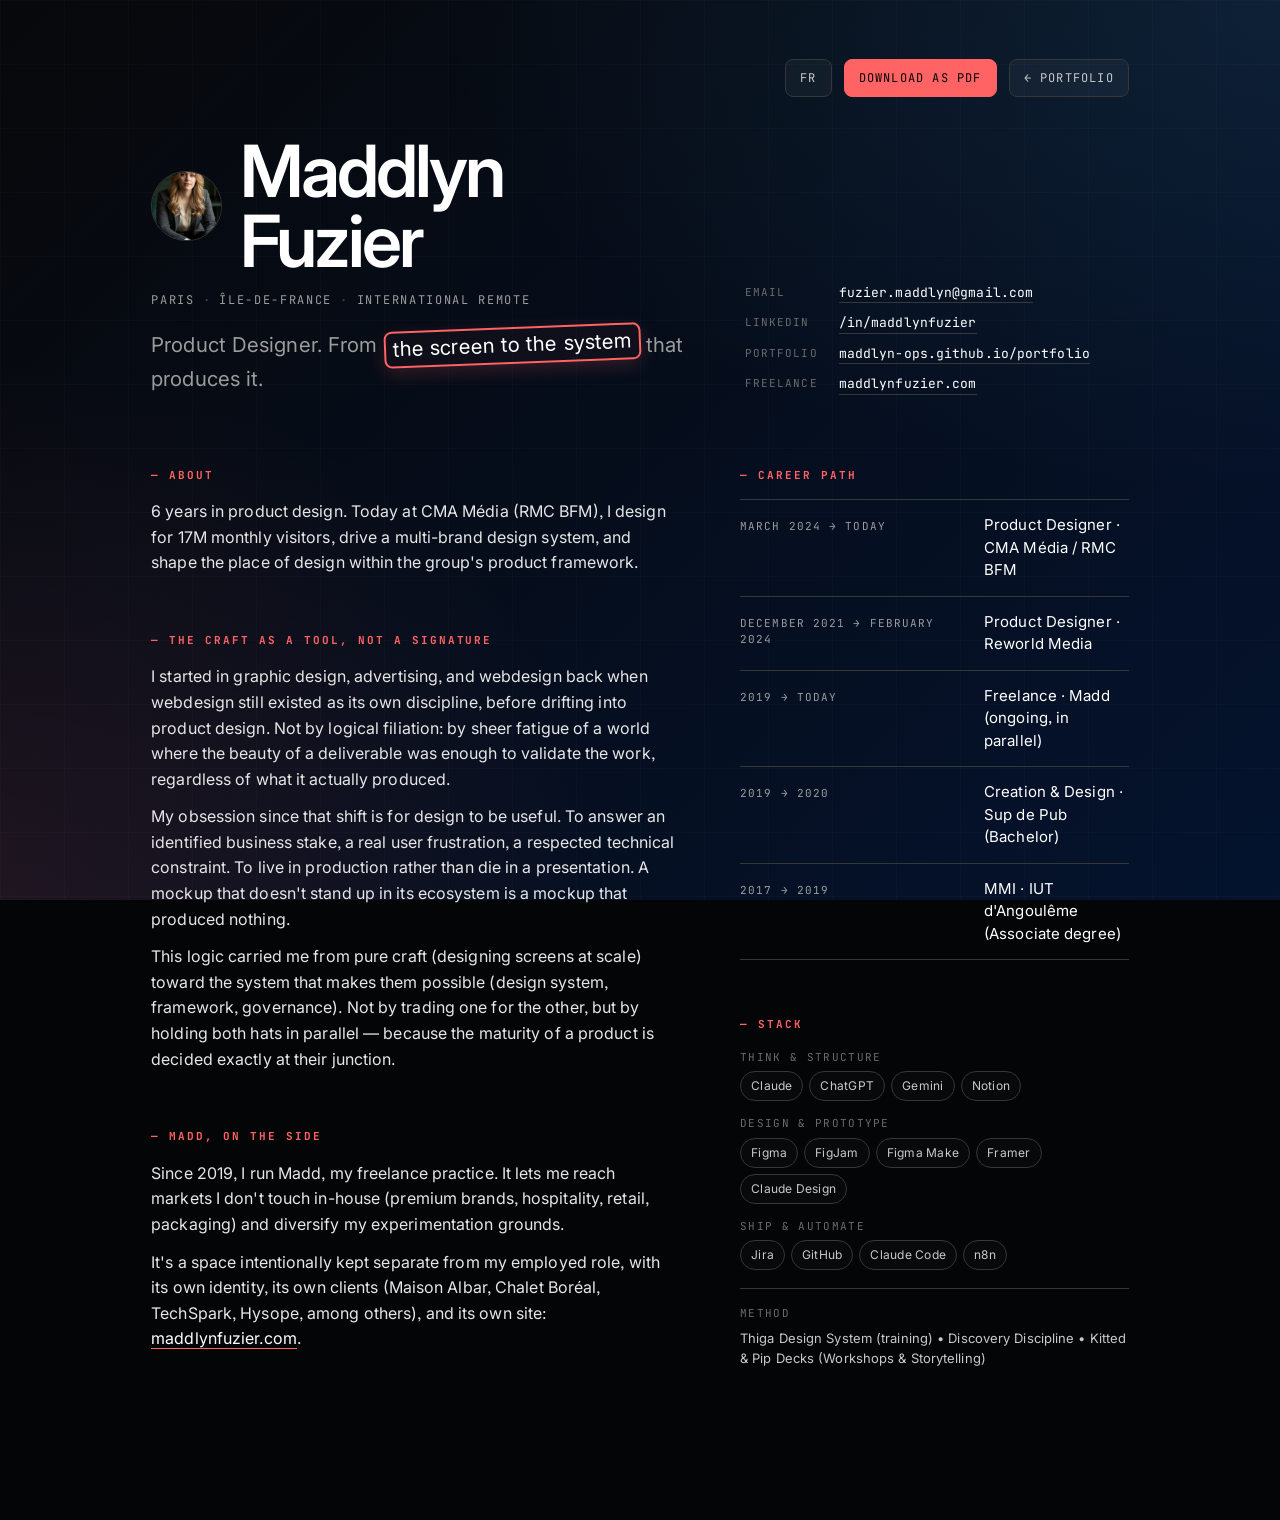
==== commit 5df36823: "CV: force 2-col print grid; swap 3D icon for portrait photo" ====
--- a/cv-en.html
+++ b/cv-en.html
@@ -54,10 +54,12 @@
     gap: 18px;
   }
   .cv__name-fav {
-    width: clamp(40px, 5vw, 64px);
-    height: clamp(40px, 5vw, 64px);
-    border-radius: 12px;
+    width: clamp(48px, 5.5vw, 72px);
+    height: clamp(48px, 5.5vw, 72px);
+    border-radius: 50%;
     flex-shrink: 0;
+    object-fit: cover;
+    border: 1px solid var(--graphite-500);
   }
   .cv__top-actions { display: flex; align-items: center; gap: 12px; }
   .cv__btn {
@@ -221,10 +223,14 @@
     .cv__exp { grid-template-columns: 1fr; gap: 4px; }
   }
 
-  /* Keep the dark/atmospheric look when exporting to PDF — single landscape page */
+  /* Print → A4 portrait, exact desktop layout scaled to one page */
   @media print {
-    @page { size: A4 landscape; margin: 0; }
+    @page { size: A4 portrait; margin: 0; }
     html, body {
+      width: 210mm;
+      height: 297mm;
+      margin: 0;
+      overflow: hidden;
       background:
         radial-gradient(120% 100% at 100% 0%, rgba(86,194,255,0.10), rgba(0,0,0,0) 55%),
         radial-gradient(80% 100% at 0% 100%, rgba(255,99,99,0.10), rgba(0,0,0,0) 60%),
@@ -232,43 +238,22 @@
       color: var(--snow) !important;
       -webkit-print-color-adjust: exact !important;
       print-color-adjust: exact !important;
-      width: 297mm; height: 210mm;
-      margin: 0;
-      overflow: hidden;
     }
     *, *::before, *::after {
       -webkit-print-color-adjust: exact !important;
       print-color-adjust: exact !important;
     }
-    .cv__top-actions { display: none !important; }
-    .cv__grid-bg { background-size: 32px 32px; }
-
+    .cv__top { display: none !important; }
     .cv {
-      padding: 12mm 14mm;
+      width: 1080px;
       max-width: none;
-      height: 210mm;
-      box-sizing: border-box;
+      padding: 36px 44px;
+      transform: scale(0.7349);
+      transform-origin: top left;
     }
-    .cv__top { padding: 0; margin-bottom: 8px; }
-    .cv__hero { margin-bottom: 18px; gap: 24px; align-items: start; }
-    .cv__name { font-size: 38px; margin-bottom: 6px; line-height: 0.96; gap: 12px; }
-    .cv__name-fav { width: 36px; height: 36px; border-radius: 8px; }
-    .cv__meta { font-size: 10px; margin-bottom: 10px; }
-    .cv__role { font-size: 14px; line-height: 1.4; }
-    .cv__contact { font-size: 11px; gap: 6px; }
-    .cv__contact-row .k { font-size: 9px; min-width: 64px; }
-    .cv__grid { gap: 28px; }
-    .cv__section { margin-bottom: 14px; break-inside: avoid; page-break-inside: avoid; }
-    .cv__h { font-size: 9px; letter-spacing: 0.16em; margin-bottom: 8px; }
-    .cv__lead { font-size: 12px; line-height: 1.45; margin-bottom: 6px; }
-    .cv__exp { padding: 6px 0; grid-template-columns: 170px 1fr; gap: 14px; break-inside: avoid; }
-    .cv__exp-date { font-size: 9.5px; }
-    .cv__exp-role { font-size: 12px; }
-    .cv__pill { font-size: 10px; padding: 3px 8px; }
-    .cv__pill-group { margin-bottom: 8px; }
-    .cv__pill-group .label { font-size: 9px; margin-bottom: 4px; }
-    .cv__method { font-size: 11px; padding-top: 8px; margin-top: 10px; line-height: 1.45; }
-    .cv__method .label { font-size: 9px; margin-bottom: 4px; }
+    .cv__hero { grid-template-columns: 1.4fr 1fr !important; gap: 56px !important; }
+    .cv__grid { grid-template-columns: 1.35fr 1fr !important; gap: 56px !important; }
+    .cv__exp { grid-template-columns: 220px 1fr !important; gap: 24px !important; }
   }
 </style>
 </head>
@@ -289,7 +274,7 @@
     <section class="cv__hero">
       <div>
         <h1 class="cv__name">
-          <img class="cv__name-fav" src="./assets/fav-200.png" alt="" />
+          <img class="cv__name-fav" src="./assets/portrait.png" alt="Maddlyn Fuzier" />
           <span>Maddlyn Fuzier</span>
         </h1>
         <p class="cv__meta">
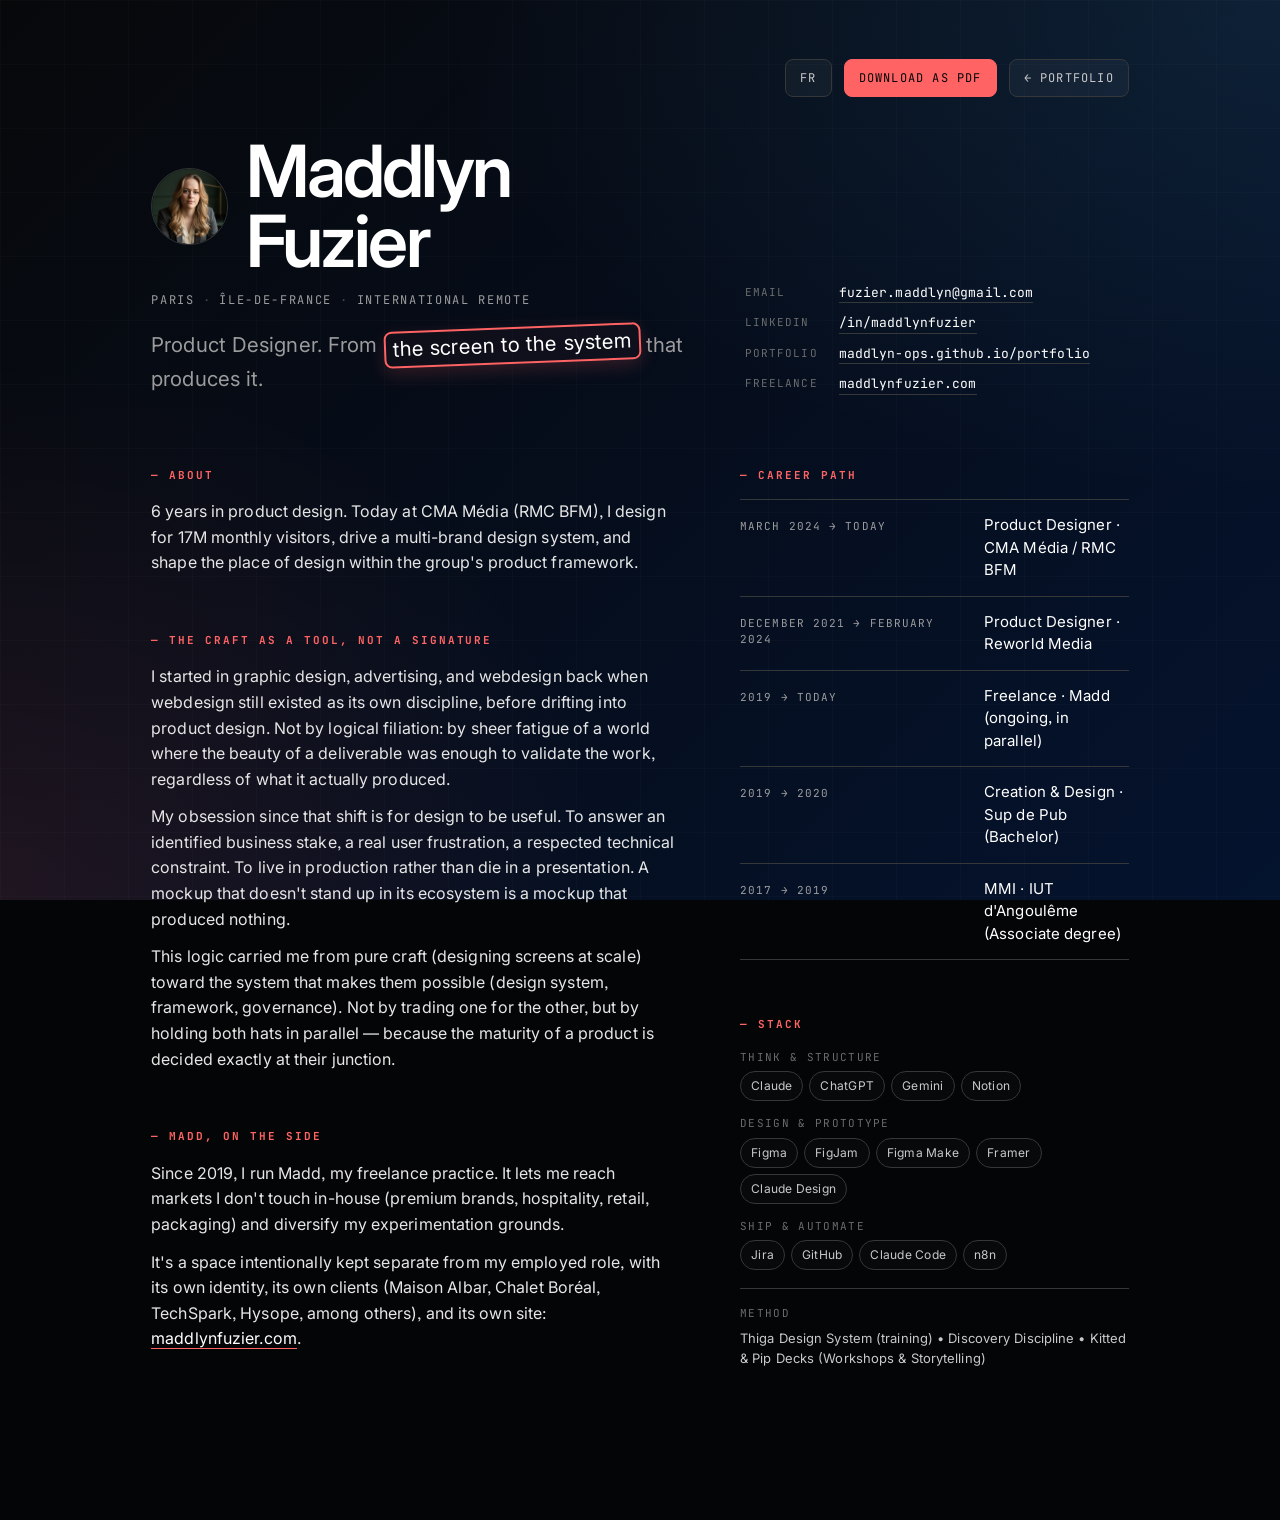
==== commit d38a3ea5: "CV: vertically center print on A4 + crop portrait higher" ====
--- a/cv-en.html
+++ b/cv-en.html
@@ -54,11 +54,12 @@
     gap: 18px;
   }
   .cv__name-fav {
-    width: clamp(48px, 5.5vw, 72px);
-    height: clamp(48px, 5.5vw, 72px);
+    width: clamp(56px, 6vw, 80px);
+    height: clamp(56px, 6vw, 80px);
     border-radius: 50%;
     flex-shrink: 0;
     object-fit: cover;
+    object-position: 50% 15%;
     border: 1px solid var(--graphite-500);
   }
   .cv__top-actions { display: flex; align-items: center; gap: 12px; }
@@ -223,7 +224,7 @@
     .cv__exp { grid-template-columns: 1fr; gap: 4px; }
   }
 
-  /* Print → A4 portrait, exact desktop layout scaled to one page */
+  /* Print → A4 portrait, exact desktop layout, vertically centered, one page */
   @media print {
     @page { size: A4 portrait; margin: 0; }
     html, body {
@@ -238,6 +239,8 @@
       color: var(--snow) !important;
       -webkit-print-color-adjust: exact !important;
       print-color-adjust: exact !important;
+      display: grid;
+      place-content: center;
     }
     *, *::before, *::after {
       -webkit-print-color-adjust: exact !important;
@@ -245,11 +248,10 @@
     }
     .cv__top { display: none !important; }
     .cv {
+      zoom: 0.7349;
       width: 1080px;
       max-width: none;
-      padding: 36px 44px;
-      transform: scale(0.7349);
-      transform-origin: top left;
+      padding: 24px 44px;
     }
     .cv__hero { grid-template-columns: 1.4fr 1fr !important; gap: 56px !important; }
     .cv__grid { grid-template-columns: 1.35fr 1fr !important; gap: 56px !important; }
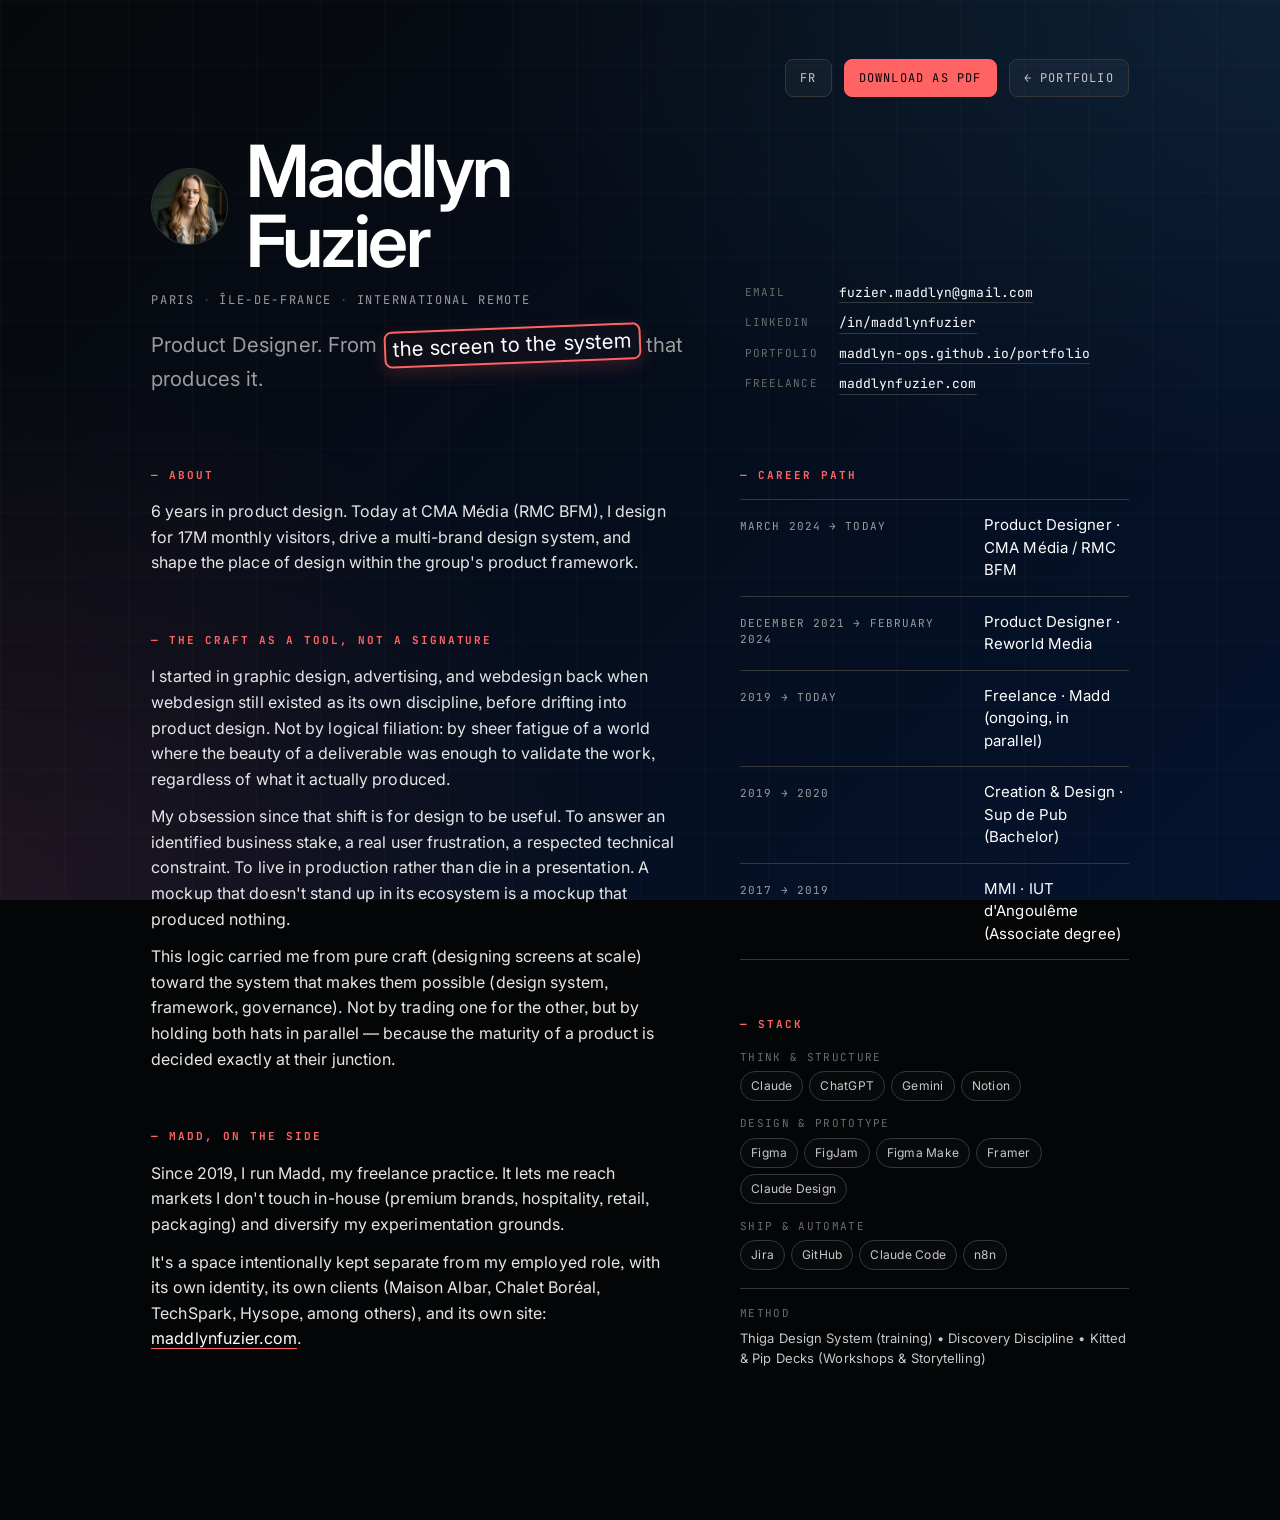
==== commit 92b1ccf8: "CV: portfolio link uses absolute URL (works from PDF)" ====
--- a/cv-en.html
+++ b/cv-en.html
@@ -291,7 +291,7 @@
       <div class="cv__contact">
         <div class="cv__contact-row"><span class="k">Email</span><a href="mailto:fuzier.maddlyn@gmail.com">fuzier.maddlyn@gmail.com</a></div>
         <div class="cv__contact-row"><span class="k">LinkedIn</span><a href="https://www.linkedin.com/in/maddlynfuzier" target="_blank" rel="noopener">/in/maddlynfuzier</a></div>
-        <div class="cv__contact-row"><span class="k">Portfolio</span><a href="./index.html">maddlyn-ops.github.io/portfolio</a></div>
+        <div class="cv__contact-row"><span class="k">Portfolio</span><a href="https://maddlyn-ops.github.io/portfolio/" target="_blank" rel="noopener">maddlyn-ops.github.io/portfolio</a></div>
         <div class="cv__contact-row"><span class="k">Freelance</span><a href="https://maddlynfuzier.com" target="_blank" rel="noopener">maddlynfuzier.com</a></div>
       </div>
     </section>
